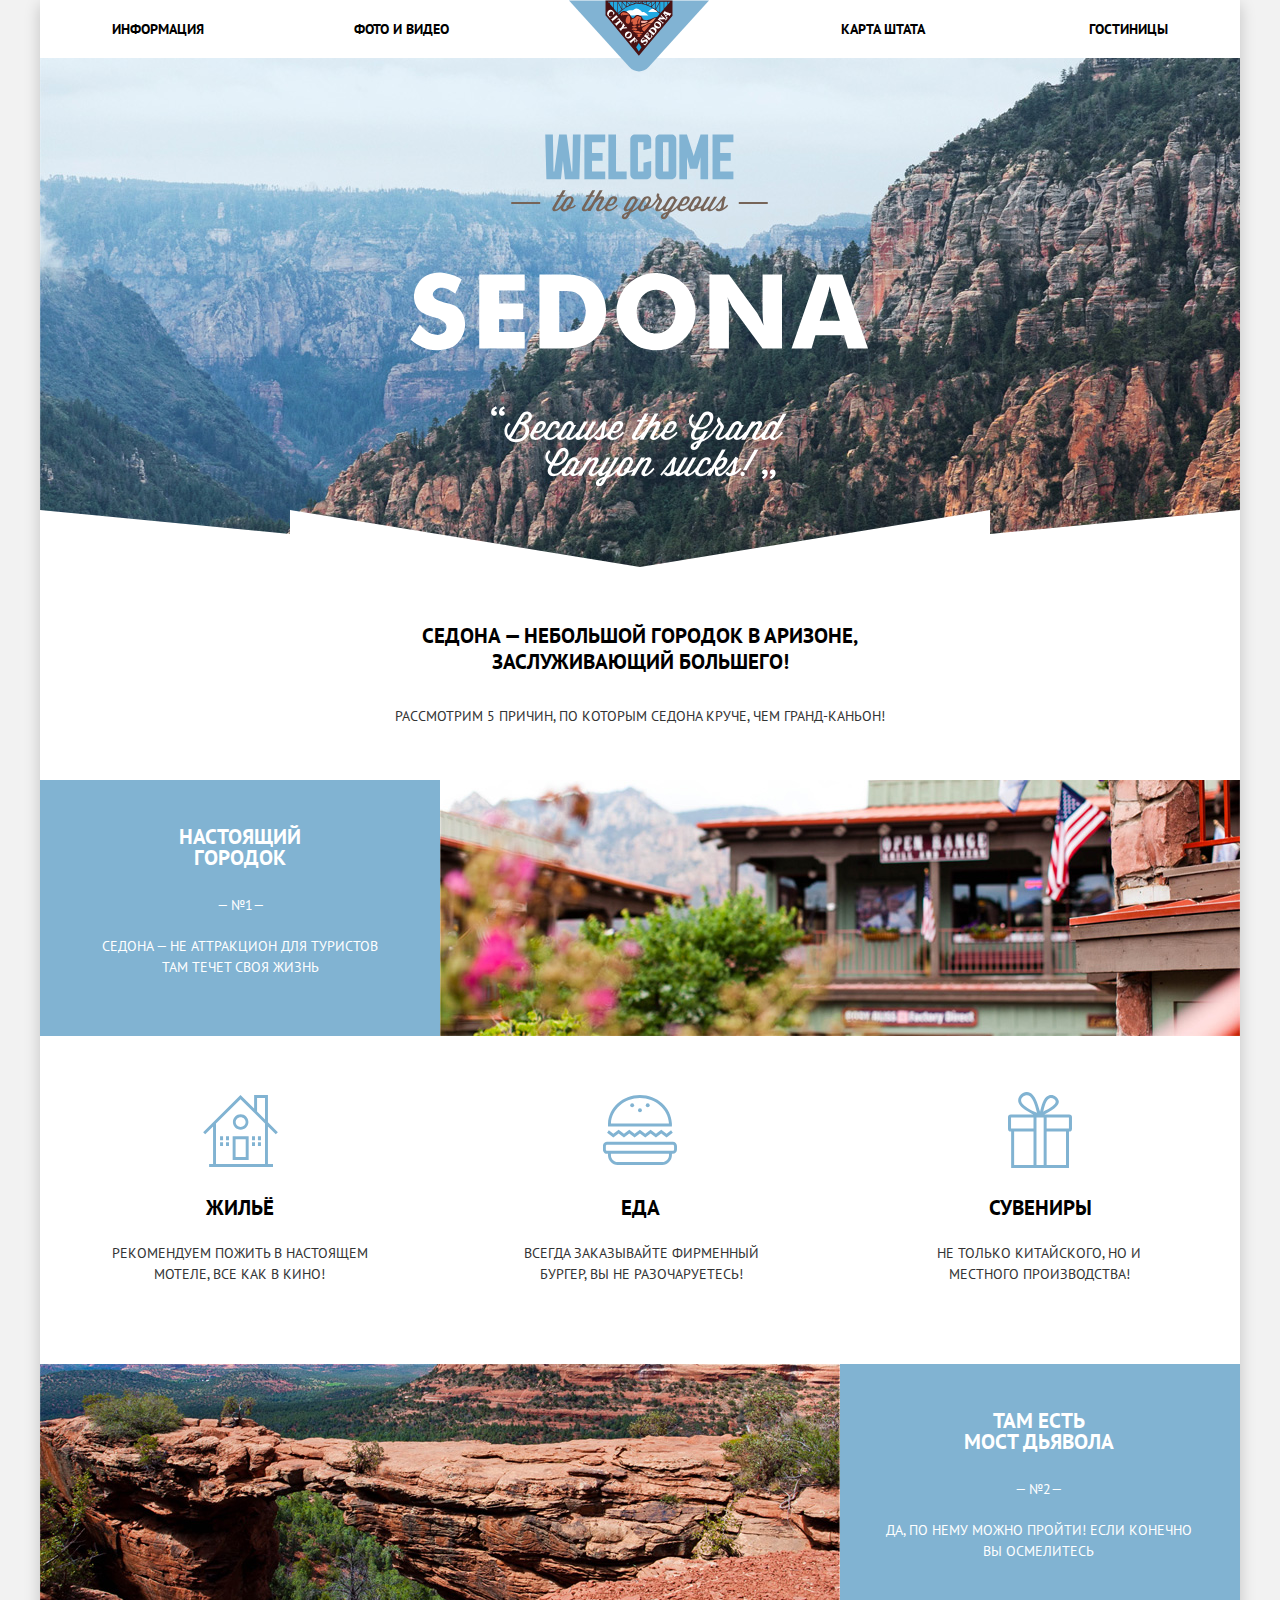
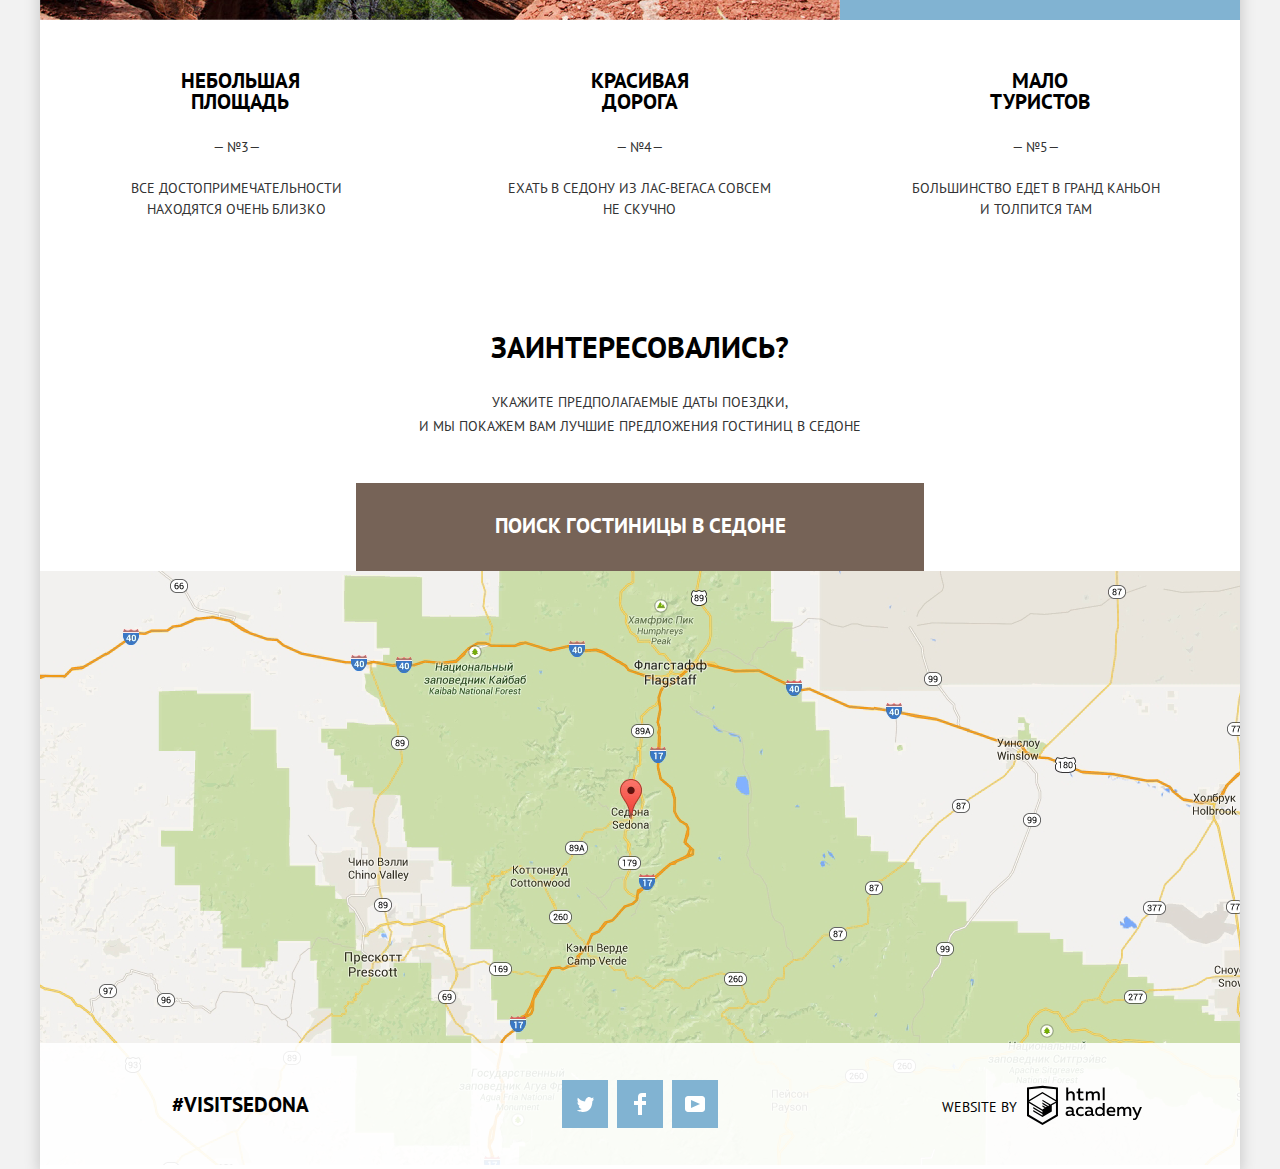
==== index.html @ 0376c81e "убираем недочеты" ====
<!DOCTYPE html>
<html lang="ru">

<head>
  <meta charset="utf-8">
  <title>HTML Academy: Седона</title>
  <link href="css/normalize.css" rel="stylesheet">
  <link href="css/style.css" rel="stylesheet">
  <link href="https://fonts.googleapis.com/css?family=PT+Sans:400,700&display=swap&subset=cyrillic,latin-ext"
    rel="stylesheet">
</head>

<body>
  <header class="header">
    <div class="header-logo">
      <a href="#" class="logo">
        <img src="img/logo-sedona.svg" width="140" height="72" alt="Логотип Седона">
      </a>
    </div>
    <nav>
      <ul class="navigation">
        <li><a href="info.html" class="nav-item">Информация</a></li>
        <li><a href="#" class="nav-item">Фото и видео</a></li>
        <li><a href="#" class="nav-item">Карта штата</a></li>
        <li><a href="catalog.html" class="nav-item">Гостиницы</a></li>
      </ul>
    </nav>
  </header>
  <main class="main-index">

    <section class="backphoto">
      <img src="img/intro-welcome.svg" class="welcome" width="459" height="353" alt="Добро пожаловать в Седону!">

    </section>

    <article class="article-index">

      <h1 class="thesis better">
        Седона &mdash; небольшой городок в Аризоне, заслуживающий большего!
      </h1>
      <p class="features lets-see">
        рассмотрим 5 причин, по которым седона круче, чем Гранд-Каньон!
      </p>

      <ol class="list-features">
        <li class="list-features1">
          <div class="real-town">
            <div class="bluestyle bluestyle1">
              <h2 class="thesis feature-title">НАСТОЯЩИЙ ГОРОДОК</h2>
              <p class="features-blue feature-main">
                СЕДОНА &mdash; НЕ АТТРАКЦИОН ДЛЯ ТУРИСТОВ
                ТАМ ТЕЧЕТ СВОЯ ЖИЗНЬ
              </p>
            </div>
            <img src="img/feature-picture.jpg" width="800" class="real-img" height="256" alt="Настоящий городок">
          </div>
          <ul class="little-goods">
            <li class="home">
              <h3 class="thesis">ЖИЛЬЁ</h3>
              <p class="features">
                РЕКОМЕНДУЕМ ПОЖИТЬ В НАСТОЯЩЕМ
                МОТЕЛЕ, ВСЕ КАК В КИНО!
              </p>
            </li>
            <li class="food">
              <h3 class="thesis">ЕДА</h3>
              <p class="features">
                ВСЕГДА ЗАКАЗЫВАЙТЕ ФИРМЕННЫЙ БУРГЕР,
                ВЫ НЕ РАЗОЧАРУЕТЕСЬ!
              </p>
            </li>
            <li class="suvenirs">
              <h3 class="thesis">СУВЕНИРЫ</h3>
              <p class="features">
                НЕ ТОЛЬКО КИТАЙСКОГО, НО И МЕСТНОГО
                ПРОИЗВОДСТВА!
              </p>
            </li>
          </ul>

        </li>
        <li class="list-features2">
          <img src="img/layer-5.jpg" width="800" height="256" alt="Мост Дьявола" class="img1">
          <div class="bluestyle bluestyle2">
            <h2 class="thesis feature-title">
              ТАМ ЕСТЬ<br>МОСТ ДЬЯВОЛА
            </h2>
            <p class="features-blue feature-main">
              ДА, ПО НЕМУ МОЖНО ПРОЙТИ! ЕСЛИ КОНЕЧНО
              ВЫ ОСМЕЛИТЕСЬ
            </p>
          </div>

        </li>

        <li class="list-features345">
          <h2 class="thesis feature-title">
            НЕБОЛЬШАЯ ПЛОЩАДЬ
          </h2>
          <p class="features feature-main">
            ВСЕ ДОСТОПРИМЕЧАТЕЛЬНОСТИ НАХОДЯТСЯ ОЧЕНЬ БЛИЗКО
          </p>
        </li>
        <li class="list-features345">
          <h2 class="thesis feature-title">
            КРАСИВАЯ ДОРОГА
          </h2>
          <p class="features feature-main">
            ЕХАТЬ В СЕДОНУ ИЗ ЛАС-ВЕГАСА СОВСЕМ НЕ СКУЧНО
          </p>
        </li>
        <li class="list-features345">
          <h2 class="thesis feature-title">
            МАЛO ТУРИСТОВ
          </h2>
          <p class="features feature-main">
            БОЛЬШИНСТВО ЕДЕТ В ГРАНД КАНЬОН И ТОЛПИТСЯ ТАМ
          </p>
        </li>

      </ol>
    </article>
    <section class="interest-section">
      <p class="intrest">ЗАИНТЕРЕСОВАЛИСЬ?</p>
      <p class="features">
        УКАЖИТЕ ПРЕДПОЛАГАЕМЫЕ ДАТЫ ПОЕЗДКИ,
        <br>
        И МЫ ПОКАЖЕМ ВАМ ЛУЧШИЕ ПРЕДЛОЖЕНИЯ ГОСТИНИЦ В СЕДОНЕ
      </p>
    </section>
    <div class="find-hotel-sedona">
      <button type="button" class="find-title">ПОИСК ГОСТИНИЦЫ В СЕДОНЕ</button>
      <div class="form-box">
        <form action="https://echo.htmlacademy.ru" method="post" class="find-hotel js-not">
          <div class="find-hotel-form">
            <p class="hotel-form-item">
              <label for="datein" class="date">ДАТА ЗАЕЗДА:</label>

              <input type="text" id="datein" name="comming" placeholder="24 АПРЕЛЯ 2017" required
                class="field field-date fll">
              <button type="button" class="calender"><svg xmlns="http://www.w3.org/2000/svg" width="21" height="22"
                  viewBox="0 0 21 22">
                  <path
                    d="M19.251 2.025h-2.845V.648c0-.381-.294-.689-.656-.689-.363 0-.656.308-.656.689v1.377h-3.938V.648c0-.381-.294-.689-.655-.689-.363 0-.657.308-.657.689v1.377H5.906V.648c0-.381-.294-.689-.656-.689-.363 0-.657.308-.657.689v1.377H1.75C.784 2.025 0 2.847 0 3.862v16.302C0 21.179.784 22 1.75 22h17.501c.966 0 1.749-.821 1.749-1.836V3.862c0-1.015-.783-1.837-1.749-1.837zm.437 18.139a.448.448 0 0 1-.437.459H1.75a.45.45 0 0 1-.438-.459V3.862a.45.45 0 0 1 .438-.459h2.844v1.378c0 .381.294.689.657.689.362 0 .656-.308.656-.689V3.403h3.938v1.378c0 .381.294.689.657.689.361 0 .655-.308.655-.689V3.403h3.938v1.378c0 .381.293.689.656.689.362 0 .656-.308.656-.689V3.403h2.845c.241 0 .437.206.437.459v16.302z" />
                  <path
                    d="M4.594 8.225h2.625v2.066H4.594zM4.594 11.668h2.625v2.067H4.594zM4.594 15.112h2.625v2.066H4.594zM9.188 15.112h2.625v2.066H9.188zM9.188 11.668h2.625v2.067H9.188zM9.188 8.225h2.625v2.066H9.188zM13.781 15.112h2.625v2.066h-2.625zM13.781 11.668h2.625v2.067h-2.625zM13.781 8.225h2.625v2.066h-2.625z" />
                </svg></button>

            </p>
            <p class="hotel-form-item">
              <label for="dateon" class="date">ДАТА ВЫЕЗДА:</label>

              <input type="text" id="dateon" name="departure" placeholder="4 ИЮЛЯ 2017" required
                class="field field-date fill">
              <button type="button" class="calender"><svg xmlns="http://www.w3.org/2000/svg" width="21" height="22"
                  viewBox="0 0 21 22">
                  <path
                    d="M19.251 2.025h-2.845V.648c0-.381-.294-.689-.656-.689-.363 0-.656.308-.656.689v1.377h-3.938V.648c0-.381-.294-.689-.655-.689-.363 0-.657.308-.657.689v1.377H5.906V.648c0-.381-.294-.689-.656-.689-.363 0-.657.308-.657.689v1.377H1.75C.784 2.025 0 2.847 0 3.862v16.302C0 21.179.784 22 1.75 22h17.501c.966 0 1.749-.821 1.749-1.836V3.862c0-1.015-.783-1.837-1.749-1.837zm.437 18.139a.448.448 0 0 1-.437.459H1.75a.45.45 0 0 1-.438-.459V3.862a.45.45 0 0 1 .438-.459h2.844v1.378c0 .381.294.689.657.689.362 0 .656-.308.656-.689V3.403h3.938v1.378c0 .381.294.689.657.689.361 0 .655-.308.655-.689V3.403h3.938v1.378c0 .381.293.689.656.689.362 0 .656-.308.656-.689V3.403h2.845c.241 0 .437.206.437.459v16.302z" />
                  <path
                    d="M4.594 8.225h2.625v2.066H4.594zM4.594 11.668h2.625v2.067H4.594zM4.594 15.112h2.625v2.066H4.594zM9.188 15.112h2.625v2.066H9.188zM9.188 11.668h2.625v2.067H9.188zM9.188 8.225h2.625v2.066H9.188zM13.781 15.112h2.625v2.066h-2.625zM13.781 11.668h2.625v2.067h-2.625zM13.781 8.225h2.625v2.066h-2.625z" />
                </svg></button>
            </p>
            <p class="hotel-form-item">
              <label for="grounup" class="grounup"> ВЗРОСЛЫЕ:</label>
              <button type="button" class="minus"><span class="visually-hidden">Меньше</span>—</button>
              <input type="text" id="grounup" name="grounup" placeholder="2" required class="field field-max-min fill">
              <button type="button" class="plus"><span class="visually-hidden">Больше</span>+</button>
              <label for="child" class="child">ДЕТИ:</label>
              <button type="button" class="minus"><span class="visually-hidden">Меньше</span>—</button>
              <input id="child" type="text" name="child" placeholder="0" required class="field field-max-min fill">
              <button type="button" class="plus"><span class="visually-hidden">Меньше</span>+</button>
            </p>
            <button type="submit" class="find">НАЙТИ</button>
          </div>
        </form>
      </div>
    </div>
    <section class="img-map">
      <img src="img/map.png" width="1200" height="594" alt="Седона">
      <iframe class="iframe"
        src="https://www.google.com/maps/embed?pb=!1m18!1m12!1m3!1d702706.6898964214!2d-112.79749559004198!3d35.09892684529638!2m3!1f0!2f0!3f0!3m2!1i1024!2i768!4f13.1!3m3!1m2!1s0x0%3A0x0!2zMzTCsDUyJzA5LjgiTiAxMTHCsDQ1JzQxLjQiVw!5e0!3m2!1sru!2sru!4v1570204712510!5m2!1sru!2sru"
        width="1200" height="594" style="border:0;" allowfullscreen=""></iframe>
    </section>
  </main>
  <footer class="footer footer-index">
    <p class="thesis visitsedona">#VISITSEDONA</p>
    <ul class="media-items">
      <li class="media-list">
        <a href="#" class="media">
          <span class="visually-hidden">Твиттер</span>
          <svg xmlns="http://www.w3.org/2000/svg" xmlns:xlink="http://www.w3.org/1999/xlink" width="17" height="15"
            viewBox="0 0 17 15">
            <path fill="#FFF"
              d="M10.95.144c1.685-.496 2.984.27 3.577 1.179.673-.231 1.331-.481 2.011-.708a2.345 2.345 0 0 1-.857 1.768c.685.17 1.304-.491 1.304-.491-.169 1-1.006 1.788-1.563 2.024-.231 6.75-3.175 11.217-10.077 11.082h-.446c-.41 0-4.164-.46-4.898-1.887 2.271.196 3.893-.422 4.693-1.177-.96-.3-2.679-.477-2.979-2.95.349.106.564.228 1.19.119C1.705 8.247.374 7.53.448 5.33c.285.328 1.067.536 1.34.472C1.085 5.561-.182 2.442.894.85c1.818 1.854 3.735 3.606 7.152 3.773C8.254 2.33 9.183.793 10.95.144z" />
          </svg>
        </a>
      </li>
      <li class="media-list">
        <a href="#" class="media">
          <span class="visually-hidden">Фейсбук</span>
          <svg xmlns="http://www.w3.org/2000/svg" width="12" height="22" viewBox="0 0 12 22">
            <path fill="#FFF" d="M12 4V0H8a4 4 0 0 0-4 4v4H0v4h4v10h4V12h4V8H8V4h4z" /></svg>
        </a>
      </li>
      <li class="media-list">
        <a href="#" class="media">
          <span class="visually-hidden">Ютуб</span>
          <svg xmlns="http://www.w3.org/2000/svg" xmlns:xlink="http://www.w3.org/1999/xlink" width="20" height="16"
            viewBox="0 0 20 16">
            <path fill="#FFF"
              d="M17 0H3C1.35 0 0 1.35 0 3v10c0 1.65 1.35 3 3 3h14c1.65 0 3-1.35 3-3V3c0-1.65-1.35-3-3-3zM6.027 11.998V4.002L15.014 8l-8.987 3.998z" />
          </svg>
        </a>
      </li>
    </ul>
    <div class="web-html">
      <p class="web-by">
        WEBSITE BY
      </p>
      <a href="https://htmlacademy.ru/intensive/htmlcss" class="logo-a">
        <svg class="logohtml" id="Layer_1" data-name="Layer 1" xmlns="http://www.w3.org/2000/svg"
          viewBox="0 0 108.08 36.85">
          <title>logo-htmlacademy-small1</title>
          <path
            d="M44.61,26.88a2,2,0,0,0,.55-0.1v1.33a3.25,3.25,0,0,1-1.18.21,1.67,1.67,0,0,1-1.67-1,4.84,4.84,0,0,1-3.14,1.08c-1.51,0-2.91-.83-2.91-2.55,0-2.13,2-2.79,3.71-2.79a11.08,11.08,0,0,1,2.17.25v-0.3c0-1-.76-1.77-2.19-1.77a7.42,7.42,0,0,0-3,.64v-1.7a10.21,10.21,0,0,1,3.19-.55c2.36,0,3.81,1.12,3.81,3.65v3a0.54,0.54,0,0,0,.49.59h0.17Zm-6.44-1.13A1.35,1.35,0,0,0,39.63,27h0.11a3.39,3.39,0,0,0,2.41-1V24.58a9.72,9.72,0,0,0-1.81-.21c-1,0-2.16.33-2.16,1.38h0Zm12.36-6.11a5,5,0,0,1,2.57.64V22a4.08,4.08,0,0,0-2.3-.7,2.75,2.75,0,1,0,0,5.49,5,5,0,0,0,2.43-.64v1.71a6.27,6.27,0,0,1-2.76.57A4.21,4.21,0,0,1,46,24.51q0-.21,0-0.41a4.32,4.32,0,0,1,4.18-4.46h0.38Zm12.17,7.24a2,2,0,0,0,.55-0.1v1.33a3.25,3.25,0,0,1-1.18.21,1.67,1.67,0,0,1-1.67-1,4.84,4.84,0,0,1-3.14,1.08c-1.51,0-2.91-.83-2.91-2.55,0-2.13,2-2.79,3.71-2.79a11.08,11.08,0,0,1,2.17.25v-0.3c0-1-.76-1.77-2.19-1.77a7.42,7.42,0,0,0-3,.64v-1.7a10.21,10.21,0,0,1,3.19-.55c2.36,0,3.81,1.12,3.81,3.65v3a0.54,0.54,0,0,0,.49.59h0.17Zm-6.44-1.13A1.35,1.35,0,0,0,57.73,27h0.11a3.39,3.39,0,0,0,2.41-1V24.58a9.72,9.72,0,0,0-1.81-.21c-1.06,0-2.16.33-2.16,1.38h0ZM73,16V28.2H71.35V26.88a3.88,3.88,0,0,1-3.19,1.54,4.4,4.4,0,0,1,0-8.78,3.81,3.81,0,0,1,3,1.3V16H73Zm-4.53,5.22a2.76,2.76,0,1,0,0,5.52A2.86,2.86,0,0,0,71.15,25V23A2.91,2.91,0,0,0,68.49,21.27ZM79,19.64c3.31,0,4.46,2.68,3.92,5.09H76.7c0.21,1.5,1.67,2.11,3.19,2.11a6.11,6.11,0,0,0,2.64-.59v1.6a7.14,7.14,0,0,1-3,.57C77,28.42,74.78,27,74.78,24a4.18,4.18,0,0,1,4-4.39H79Zm0.09,1.54a2.28,2.28,0,0,0-2.44,2.1v0.06H81.3A2,2,0,0,0,79.13,21.18Zm5.73,7V19.87h1.65v1a3.81,3.81,0,0,1,2.78-1.27A2.86,2.86,0,0,1,91.89,21a4.12,4.12,0,0,1,2.91-1.33A3.06,3.06,0,0,1,98,23V28.2h-1.9V23.05a1.59,1.59,0,0,0-1.42-1.75H94.42a2.8,2.8,0,0,0-2.07,1.12V28.2h-1.9V23.05A1.59,1.59,0,0,0,89,21.31H88.8a3,3,0,0,0-2.21,1.29v5.63H84.86Zm21.31-8.33h1.9l-3.91,9.46c-0.9,2.17-2.09,2.86-3.35,2.86a4.76,4.76,0,0,1-1.1-.14V30.46a2.86,2.86,0,0,0,.85.12c0.9,0,1.58-.64,2.07-1.9l0.17-.42-4-8.4h2l2.86,6.29ZM38.73,1.46V6.22a3.81,3.81,0,0,1,2.7-1.14,3.25,3.25,0,0,1,3.44,3.4v5.15H43V8.72a1.81,1.81,0,0,0-1.61-2h-0.3a2.93,2.93,0,0,0-2.32,1.39v5.52h-1.9V1.46h1.9ZM49.94,2.31v3h3V6.91h-3v3.81c0,1.1.5,1.46,1.58,1.46a4.49,4.49,0,0,0,1.69-.33v1.6A6.8,6.8,0,0,1,51,13.8a2.55,2.55,0,0,1-2.86-2.74V6.89H46.58V5.26h1.5V2.74Zm5.4,11.31V5.28H57v1A3.81,3.81,0,0,1,59.77,5a2.86,2.86,0,0,1,2.6,1.33A4.12,4.12,0,0,1,65.28,5,3.06,3.06,0,0,1,68.44,8.4v5.21h-1.9V8.46a1.59,1.59,0,0,0-1.42-1.75H64.89a2.8,2.8,0,0,0-2.07,1.12v5.78h-1.9V8.46A1.59,1.59,0,0,0,59.5,6.71H59.27A3,3,0,0,0,57.06,8v5.63H55.34ZM71.17,1.45H73V13.6H71.17V1.45ZM14.71,0H14.55L0,1.54V28.21l14.55,8.66,14.55-8.66V1.54Zm12.5,27.1L14.55,34.64,1.9,27.12V16.18l12.59,7.5V25L5.86,19.9v1.31l8.68,5.21v1.39L5.87,22.65V24l8.68,5.21,8.75-5.24V18.31L27.2,16V27.12Zm0-12.53-3.48,2-1.6,1L14.51,13v1.31L21,18.23H21l-0.14.09-1,.54-5.37-3.2V17l4.24,2.52-1,.67-3.2-1.9v1.31l2.1,1.24L14.5,22.1,2,14.65,14.51,7.11Zm0-1.32L14.49,5.76,1.91,13.25v-10L14.56,1.92,27.21,3.25v10h0Z"
            transform="translate(0 -0.02)" fill="#231f20" />
        </svg>
      </a>
    </div>
  </footer>

  <script>
    var find = document.querySelector(".find-title");
    var popup = document.querySelector(".find-hotel");
    var inputs = popup.querySelectorAll("input[type=text]");
    var hotel = document.querySelector(".find-hotel-sedona");
    var go = popup.querySelector(".find");



    document.addEventListener("DOMContentLoaded", function () {
      if (typeof (popup) != "underfined" && popup != null) {
        popup.classList.remove("js-not");
      }
    });

    if (typeof (find) != "underfined" && find != null) {
      find.addEventListener("click", function (evt) {
        evt.preventDefault();
        popup.classList.toggle("show-must-go-on");
      });
    }
  </script>
</body>

</html>
---- css/style.css ----
body {
  /*Текст*/
  font-family: "PT Sans", "Arial", sans-serif;
  text-transform: uppercase;
  color: #000000;
  /*Фон*/
  background-color: #ffffff;
  margin-left: 40px;
  margin-right: 40px;
  min-width: 1200px;
  box-shadow: 0 5px 15px 0 rgba(0, 1, 1, 0.2);
}

.navigation {
  /*Текст*/
  text-decoration: none;
  font-size: 14px;
  font-weight: bold;
  line-height: 26px;
  letter-spacing: normal;

  /*Фон*/
  list-style: none;
}

.nav-item {
  line-height: 26px;
  font-family: inherit;
  font-weight: 700;
}

.nav-item-current {
  color: #766357;
  text-decoration: none;
}

.nav-item:not(.nav-item-current) {
  text-decoration: none;
  color: #000000;
}

.nav-item:hover:not(.nav-item-current) {
  color: #81b3d2;
}

.nav-item:active:not(.nav-item-current) {
  color: rgba(0, 0, 0, 0.3);
}

.features {
  /*Текст*/
  font-size: 14px;
  color: #333333;
  text-align: center;
}

.features-blue {
  font-size: 14px;
  color: #ffffff;
  text-align: center;
  line-height: 21px;
}

.thesis {
  /*Текст*/
  font-size: 21px;
  font-weight: bold;
  text-align: center;
  line-height: 21px;
  margin-bottom: 0;
}

.bluestyle {
  /*Текст*/
  color: #ffffff;
  /*Фон*/
  background-color: #81b3d2;
}

.list-features {
  list-style: none;
}

.find-title {
  /*Текст*/
  font-size: 21px;
  font-weight: bold;
  text-decoration: none;
  font-weight: bold;
  color: #ffffff;
  padding-bottom: 33px;
  padding-top: 31px;
  /*Фон*/
  background-color: #766357;
  min-width: 568px;
  border: none;
}

.find-title:hover {
  background-color: #604e43;
}

.find-title:active {
  color: rgba(255, 255, 255, 0.3);
  background-color: #503e33;
}

.find {
  /*Текст*/
  font-size: 21px;
  text-decoration: none;
  font-weight: bold;
  color: #ffffff;
  /*Фон*/
  background-color: #81b3d2;
  transition: all 0.5s linear;
}

.find:hover {
  background-color: #669ec0;
}

.find:active {
  color: rgba(255, 255, 255, 0.3);
  background-color: #5496bd;
}

.find-hotel:not(.find) {
  font-size: 14px;
  font-weight: bold;
}

.intrest {
  font-size: 30px;
  font-weight: bold;
  text-align: center;
  line-height: 36px;
  margin-bottom: 25px;
}

.book {
  display: inline-block;
  min-height: 20px;
  width: 142px;
  font-size: 14px;
  text-decoration: none;
  font-weight: bold;
  background-color: #766357;
  color: #ffffff;
  margin-right: 0;
  text-align: center;
  margin-top: 14px;
  margin-bottom: 30px;
  padding-top: 5px;
}

.book:hover {
  background-color: #604e43;
}

.book:active {
  color: rgba(255, 255, 255, 0.3);
  background-color: #503e33;
}

.detail {
  display: inline-block;
  width: 110px;
  min-height: 20px;
  /*Текст*/
  font-size: 14px;
  text-decoration: none;
  font-weight: bold;
  color: #ffffff;
  text-align: center;
  /*Фон*/
  background-color: #81b3d2;
  padding-top: 5px;
}

.detail:hover {
  background-color: #669ec0;
}

.detail:active {
  color: rgba(255, 255, 255, 0.3);
  background-color: #5496bd;
}

.filters {
  background-color: #604e43;
  background-image: url(../img/filter-background.jpg);
  background-repeat: no-repeat;
  background-position-y: -300px;

  font-size: 16px;
  font-weight: bold;
  color: #ffffff;
}

.filters button {
  font-size: 16px;
  font-weight: bold;
  color: #ffffff;
}

.name-hotel {
  font-size: 21px;
  font-weight: bold;
  color: #000000;
  text-decoration: none;
  text-align: left;
}

.name-hotel:hover {
  color: #81b3d2;
}

.name-hotel:active {
  color: rgba(0, 0, 0, 0.3);
}

.we-find {
  font-size: 21px;
  font-weight: bold;
  color: #000000;
  margin-top: 33px;
  margin-right: 54px;
}

.sort {
  list-style: none;
}

.sort-title {
  font-size: 12px;
}

.sort a {
  font-size: 12px;
  color: rgba(0, 0, 0, 0.3);
  text-decoration: none;
  border-bottom: dotted;
  border-width: 1px;
}

.sort a:visited {
  border-bottom: none;
  color: #81b3d2;
}

.sort a:hover {
  color: #81b3d2;
}

.sort a:active {
  border-bottom: none;
  color: #000000;
}

.star1::after {
  position: absolute;
  content: "";
  width: 82px;
  height: 19px;
  background-image: url("../img/star.svg");
  background-size: 21px 19px;
  background-repeat: repeat-x;
  bottom: 75px;
  left: 25px;
}

.star2::after {
  position: absolute;
  content: "";
  width: 62px;
  height: 19px;
  background-image: url("../img/star.svg");
  background-size: 21px 19px;
  background-repeat: repeat-x;
  bottom: 75px;
  right: 1px;
}

.star3::after {
  position: absolute;
  content: "";
  width: 41px;
  height: 19px;
  background-image: url("../img/star.svg");
  background-size: 21px 19px;
  background-repeat: repeat-x;
  bottom: 75px;
  right: 1px;
}

.choice-hotel {
  list-style: none;
}

.little-goods {
  list-style: none;
  background-color: #ffffff;
  color: #333333;
  font-size: 12px;
}

.little-goods h3 {
  font-size: 21px;
  font-weight: bold;
  color: #000000;
}

.field:hover {
  background-color: #ebebeb;
}

.field:focus {
  background-color: #ffffff;
}

.list-features {
  counter-reset: heading;
}

.feature-main::before {
  counter-increment: heading;
  content: "— №" counter(heading) "—";
  display: block;
  margin-bottom: 20px;
  margin-top: 13px;
}

html {
  background-color: #f2f2f2;
}

body {
  width: 1200px;
  margin-left: auto;
  margin-right: auto;
}

.header {
  min-width: 1200px;
  margin: 0;
  padding: 0;
}

.navigation {
  display: flex;
  padding: 0;
  margin: 0;
  justify-content: center;
}
.head-navigavion {
  padding: 0;
  margin: 0;
}

.navigation {
  margin-left: 72px;
  margin-right: 72px;
}
.navigation li {
  width: 239px;
  padding-top: 16px;
  padding-bottom: 16px;
}

.navigation li:first-child {
  text-align: left;
}

.navigation li:nth-child(2) {
  margin-right: 98px;
  text-align: left;
  margin-left: 5px;
}

.navigation li:nth-child(3) {
  text-align: right;
  margin-right: 6px;
}

.navigation li:last-child {
  text-align: right;
}

.welcome {
  margin-top: 76px;
  margin-left: 370px;
  margin-right: 370px;
  margin-bottom: 62px;
}
.backphoto {
  position: relative;
  width: 1200px;
  background-color: #4e768f;
  background-image: url(../img/background-photo.jpg);
  background-position-y: -86px;
  z-index: 1;
  min-height: 509px;
}

.list-features {
  display: flex;
  flex-wrap: wrap;
  margin: 0;
  padding: 0;
}

.list-features1 div:first-child {
  display: flex;
}

.little-goods {
  width: 1200px;
  display: flex;
  margin: 0;
  padding: 0;
  margin-top: 56px;
  margin-bottom: 65px;
}
.little-goods li {
  width: 400px;
  box-sizing: border-box;
  margin: 0;
  padding: 0;
  display: flex;
  flex-direction: column;
  align-items: center;
}

.bluestyle {
  display: flex;
  flex-direction: column;
}
.list-features2 {
  display: flex;
}

.footer {
  display: flex;
  width: 1200px;
  padding: 0;
  align-items: baseline;
  align-content: center;
  padding-top: 10px;
  padding-bottom: 25px;
}

.filters {
  display: flex;
  width: 1200px;
  align-items: flex-start;
}

.filters fieldset {
  margin-top: 22px;
  border: none;
}

.filters fieldset:nth-child(2) {
  margin-right: 244px;
}

.filters fieldset:first-child {
  margin-left: 74px;
  margin-right: 93px;
}

.sort-find {
  display: flex;
  align-items: baseline;
  margin-left: 72px;
  margin-bottom: 17px;
}

.sort {
  display: flex;
  align-items: baseline;
}

.sort li:nth-child(2) {
  margin-right: 33px;
  margin-left: 33px;
}

.choice-hotel {
  min-width: 1200px;
  padding: 0;
  margin: 0;
}

.filters {
  padding: 0;
  margin: 0;
}

.hotel-detail {
  display: flex;
  flex-direction: column;
  margin-top: 25px;
  margin-right: 522px;
}

.visually-hidden {
  position: absolute;
  width: 1px;
  height: 1px;
  margin: -1px;
  border: 0;
  padding: 0;
  clip: rect(0 0 0 0);
  overflow: hidden;
}

.hotel {
  display: flex;
  width: 1200px;
  margin: 0;
  padding: 0;
  border-top: #f2f2f2 solid 1px;
}
.hotel:last-child {
  border-bottom: #f2f2f2 solid 1px;
}
.hotel-img {
  margin-left: 72px;
  margin-top: 32px;
  margin-bottom: 30px;
  margin-right: 30px;
}

.head-name-hotel {
  margin: 0;
  margin-bottom: 10px;
}

.stars {
  background-color: #f2f2f2;
  width: 110px;
  height: 20px;
  padding-top: 5px;
  position: relative;
  align-self: flex-end;
  margin-bottom: 28px;
}

.media-items {
  display: flex;
  flex-wrap: wrap;
  justify-content: center;
  width: 400px;
  list-style: none;
  padding: 0;
}

.media-items .media-list:nth-child(2n) {
  margin-left: 9px;
  margin-right: 9px;
}
.media {
  display: flex;
  align-items: center;
  justify-content: center;
  width: 46px;
  height: 48px;
  background-color: #81b3d2;
}

.media:hover {
  background-color: #669ec0;
}

.media:active {
  color: rgba(255, 255, 255, 0.3);
  background-color: #5496bd;
}

.media:active svg {
  opacity: 0.5;
}

.header-logo {
  position: relative;
  margin: 0;
  padding: 0;
  z-index: 2;
}

.logo {
  position: absolute;
  z-index: 2;

  left: 529px;
}
.article-index {
  margin: 0;
  padding: 0;
}

.main-index {
  margin: 0;
  padding: 0;
}
.better {
  font-family: inherit;
  line-height: 1.24;
  margin-bottom: 28px;
  margin-top: 56px;
  padding-right: 380px;
  padding-left: 380px;
}

.lets-see {
  margin-bottom: 51px;
  line-height: 1.86;
}

.list-features345 {
  width: 400px;
  margin-top: 32px;
}

.find-hotel-form {
  display: flex;
  border: none;
  flex-wrap: wrap;
  justify-content: center;
}

.field-date {
  /*Инпут дата заезда-выезда, форма, главная*/
  padding-left: 12px;
  margin-left: 21px;
  padding-top: 12px;
  padding-bottom: 10px;
  width: 335px;
}

.calender {
  /*Кнопка-календарь, дата выездa-заезда, форма, главная*/
  position: relative;
  right: 40px;
}

.hotel-form-item {
  display: flex;
  border: none;
}

.find-hotel-sedona {
  position: relative;
  margin-left: auto;
  margin-right: auto;
  width: 568px;
  padding: 0;
  border: none;
  z-index: 2;
}

.find-hotel {
  position: absolute;
  background-color: #ffffff;
  border: none;
  box-shadow: 0 7px 15px 0 rgba(0, 1, 1, 0.15);
  width: 568px;
  display: none;
  transform: translateY(-100%);
}

.find-hotel.js-not {
  transform: translateY(0);
  display: block;
}

.find {
  min-width: 458px;
  align-self: center;
  border: none;
  padding-bottom: 22px;
  padding-top: 14px;
  margin-bottom: 40px;
  margin-top: 43px;
}

.hotel-form-item input {
  /*Все инпуты в форме на главной*/
  border: none;
}

.hotel-form-item button {
  /*Все кнопки в форме на главной*/
  border: none;
}

.hotel-form-item:first-child {
  align-self: center;
}

.hotel-form-item:nth-child(2n) {
  align-self: center;
}

.web-by {
  padding: 0;
  text-align: center;
  font-family: inherit;
  line-height: 26px;
  font-size: 14px;
  margin-right: 10px;
}

.visitsedona {
  width: 400px;
}

.price-range-filter {
  color: #ffffff;
  width: 314px;
  margin-top: 31px;
  padding-left: 88px;
}

.price-range-title {
  font-weight: bold;
  font-size: 16px;
  margin-bottom: 9px;
}

.price-control {
  height: 30px;
  border: 2px solid #ffffff;
  border-radius: 2px;
  margin-bottom: 18px;
  font-size: 0;
  position: relative;
}

.price-control::after {
  content: "";
  position: absolute;
  background-color: #ffffff;
  width: 2px;
  height: 22px;
  top: 50%;
  left: 50%;
  transform: translate(-50%, -50%);
}

.price-control label {
  display: inline-block;
  cursor: pointer;
  font-size: 14px;
  line-height: 21px;
  vertical-align: top;
}

.price-control .price-min {
  width: 90px;
  padding-left: 65px;
  padding-top: 3px;
}

.price-control .price-max {
  width: 90px;
  padding-left: 55px;
  padding-top: 3px;
}

.price-control input {
  margin: 0;
  width: 50px;
  background: none;
  border: none;
  font: inherit;
  color: #ffffff;
}

.range-control {
  position: relative;
}

.range-control .scale {
  height: 2px;
  background: rgba(255, 255, 255, 0.3);
}

.range-control .rod {
  background: #ffffff;
  width: 250px;
  height: 2px;
}

.range-scroll {
  border: none;
  background: none;
  width: 20px;
  height: 20px;
  position: absolute;
  top: -9px;
  transition: all 0.5s ease;
}

.range-scroll:hover {
  transform: scale(1.1);
}

.scroll-min {
  left: -10px;
}

.scroll-max {
  left: 245px;
}

.show-me {
  display: block;
  margin-top: 34px;
  margin-left: 85px;
  padding: 6px 29px;
  background: transparent;
  border: 2px solid #ffffff;
  border-radius: 2px;
  transition: all 0.5s ease;
}

.show-me:hover {
  background-color: #ffffff;
  color: #000000;
}
.logohtml path {
  fill: inherit;
  stroke: inherit;
  stroke-width: inherit;
}
.logohtml {
  width: 115px;
  height: 41px;
  transition: all 0.5s ease;
  margin-top: 5px;
}

.logohtml:hover {
  fill: #81b3d2;
}

.logohtml:active {
  fill: #bdbbbc;
}

.calender {
  background: transparent;
  fill: #cacaca;
}

.calender:hover {
  fill: #000000;
}

.calender:active {
  fill: #81b3d2;
}

.find-hotel input {
  background-color: #f2f2f2;
}

.find-hotel input::-moz-placeholder {
  font-weight: bold;
  font-size: 14px;
  color: #000000;
  text-align: left;
  opacity: 1;
  font-family: inherit;
}

.find-hotel input::-ms-input-placeholder {
  font-weight: bold;
  font-size: 14px;
  color: #000000;
  text-align: left;
  opacity: 1;
  font-family: inherit;
}

/*.find-hotel input::-webkit-input-placeholder {
  font-weight: bold;
  font-size: 14px;
  color: #000000;
  text-align: left;
  opacity: 1;
  font-family: inherit;
}

.find-hotel input:-ms-input-placeholder {
  font-weight: bold;
  font-size: 14px;
  color: #000000;
  text-align: left;
  opacity: 1;
  font-family: inherit;
}*/

.find-hotel input::placeholder {
  font-weight: bold;
  font-size: 14px;
  color: #000000;
  text-align: left;
  opacity: 1;
  font-family: inherit;
}

.date {
  /*Дата заезда-выезда, форма , главная*/
  padding-top: 14px;
  margin-left: 40px;
}

.grounup {
  margin-right: 41px;
  padding-top: 12px;
}

.child {
  margin-right: 27px;
  margin-left: 60px;
  padding-top: 12px;
}

.field-max-min {
  width: 22px;
}

.plus {
  background: #f2f2f2;
  min-width: 38px;
  font-weight: bold;
  color: #cacaca;
  font-size: 20px;
}

.plus:hover {
  color: #000000;
}

.plus:active {
  color: #81b3d2;
}
.minus {
  background: #f2f2f2;
  min-width: 38px;
  font-weight: bold;
  color: #cacaca;
  font-size: 20px;
}

.minus:hover {
  color: #000000;
}

.minus:active {
  color: #81b3d2;
}

.hotel-form-item:first-child {
  margin-top: 48px;
}

.footer-index {
  position: relative;
  margin-top: -125px;
  background-color: rgba(255, 255, 255, 0.9);
  z-index: 2;
  padding-top: 21px;
}

.up-down {
  margin-left: 499px;
}

.tir path {
  fill: inherit;
  stroke: inherit;
  stroke-width: inherit;
}

.tir {
  fill: #cacaca;
}

.tir:hover {
  fill: #000000;
}

.tir:active {
  fill: #81b3d2;
}

.hotel-price {
  display: flex;
}

.backphoto::after {
  position: absolute;
  content: "";
  width: 1200px;
  height: 59px;
  background-image: url("../img/intro-mask.svg");
  background-size: 1200px 59px;
  background-repeat: no-repeat;
  bottom: -2px;
  left: 0;
}

.filter-checkbox {
  display: none;
}

.label-checkbox::before {
  content: "";
  display: inline-block;
  position: relative;
  width: 27px;
  height: 27px;
  background-image: url("../img/checkbox-off.svg");
  background-repeat: no-repeat;
  right: 16px;
  bottom: -10px;
}

.filter-checkbox:checked + .label-checkbox::before {
  background-image: url("../img/checkbox-on.svg");
}

.filter-checkbox:disabled + .label-checkbox::before {
  background-image: url("../img/checkbox-offdis.svg");
}

.filter-checkbox:checked:disabled + .label-checkbox::before {
  background-image: url("../img/checkbox-ondis.svg");
}

.bluestyle1 {
  padding-top: 28px;
  padding-bottom: 40px;
  padding-left: 60px;
  padding-right: 60px;
}

.bluestyle1 h2 {
  padding: 0px 50px;
}

.bluestyle2 {
  padding-top: 28px;
  padding-bottom: 40px;
  padding-left: 40px;
  padding-right: 43px;
}

@-webkit-keyframes go-go {
  to {
    transform: translateY(0);
  }
}

@-ms-keyframes go-go {
  to {
    transform: translateY(0);
  }
}

@keyframes go-go {
  to {
    transform: translateY(0);
  }
}

.show-must-go-on {
  display: block;
  animation-name: go-go;
  animation-duration: 2s;
  animation-fill-mode: both;
}

.img-map {
  padding: 0;
  margin: 0;
  position: relative;
  z-index: 1;
}

.iframe {
  position: absolute;
  left: 0;
  top: 0;
}

.form-box {
  width: 568px;
  min-height: 395px;
  position: absolute;
  overflow: hidden;
}

/*.home img {
  margin-top: 3px;
}

.food img {
  margin-top: 3px;
}*/

.suvenirs h3 {
  margin-top: 29px;
  margin-bottom: 11px;
}

.home h3 {
  margin-top: 30px;
  margin-bottom: 11px;
}

.food h3 {
  margin-top: 32px;
  margin-bottom: 11px;
}

.home p {
  max-width: calc(100% - 130px);
  padding-left: 65px;
  padding-right: 66px;
  line-height: 21px;
}

.food p {
  max-width: calc(100% - 130px);
  padding-left: 52px;
  padding-right: 50px;
  line-height: 21px;
}

.suvenirs p {
  max-width: calc(100% - 130px);
  padding-left: 61px;
  padding-right: 63px;
  line-height: 21px;
}

.list-features345 h2 {
  margin-bottom: 25px;
}

.list-features345 p {
  line-height: 21px;
}

.interest-section {
  margin-top: 95px;
}

.interest-section .features {
  /*"Укажите предполагаемые...." главная*/
  line-height: 24px;
  margin: 0;
  margin-bottom: 45px;
}

.field-max-min {
  padding-left: 12px;
  padding-top: 12px;
  padding-bottom: 10px;
  margin-right: 1px;
}

.web-html {
  display: -webkit-box;
  display: -ms-flexbox;
  display: flex;
  margin-left: 102px;
}

.home::before {
  /*Домик*/
  content: "";
  width: 75px;
  height: 72px;
  background-image: url("../img/icon-1.svg");
  margin-top: 3px;
}

.food::before {
  /*Бургер*/
  content: "";
  width: 74px;
  height: 70px;
  background-image: url("../img/icon-3.svg");
  margin-top: 3px;
}

.suvenirs::before {
  /*Подарок*/
  content: "";
  width: 64px;
  height: 76px;
  background-image: url("../img/icon-2.svg");
}

.list-features345:nth-child(1n) p {
  padding-left: 90px;
  padding-right: 97px;
}

.list-features345:nth-child(2n) p {
  padding-left: 65px;
  padding-right: 66px;
}

.list-features345:last-child p {
  padding-left: 68px;
  padding-right: 77px;
}

.list-features345:nth-child(1n) h2 {
  padding: 0px 90px;
}

.list-features345:nth-child(2n) h2 {
  padding: 0px 120px;
}

.list-features345:last-child h2 {
  padding: 0px 120px;
}

.legend {
  padding-top: 6px;
}

.checkbox {
  margin-top: 8px;
}

.checkbox label {
  font-family: "PT Sans", "Arial", sans-serif;
  font-size: 14px;
  line-height: 21px;
}

.hotel-buttons {
  padding: 0px;
  padding-top: 5px;
}

.hotel-inf {
  display: flex;
  padding: 0;
  margin: 0;
}

.place {
  width: 110px;
  text-align: left;
  margin-right: 6px;
}

.price {
  margin-right: 3px;
  margin-left: 5px;
}

.hotel img {
  margin-top: 27px;
}

.hotel .hotel-detail {
  margin-top: 22px;
}

.footer-catalog {
  margin-top: 10px;
}

.real-town {
  width: 1200px;
}

.real-img {
  width: 800px;
}

.bluestyle1 {
  width: 400px;
  box-sizing: border-box;
}

.bluestyle2 {
  width: 400px;
  box-sizing: border-box;
}

.legend-infr {
  position: relative;
  left: -15px;
}

.legend-live {
  position: relative;
  left: -17px;
}
/*@keyframes no-no {
  0% {
	  box-shadow: 0 0 20px rgba(200, 50, 50, 0.2);
	}
	50% {
	  box-shadow: 0 0 20px rgba(200, 50, 50, 0.9);
	}
	100% {
	  box-shadow: 0 0 20px rgba(200, 50, 50, 0.2);
	}


.error {
  animation-name: no-no;
  animation-duration: 1s;
}
*/
/** {
  border: #000000 solid 1px;
}*/
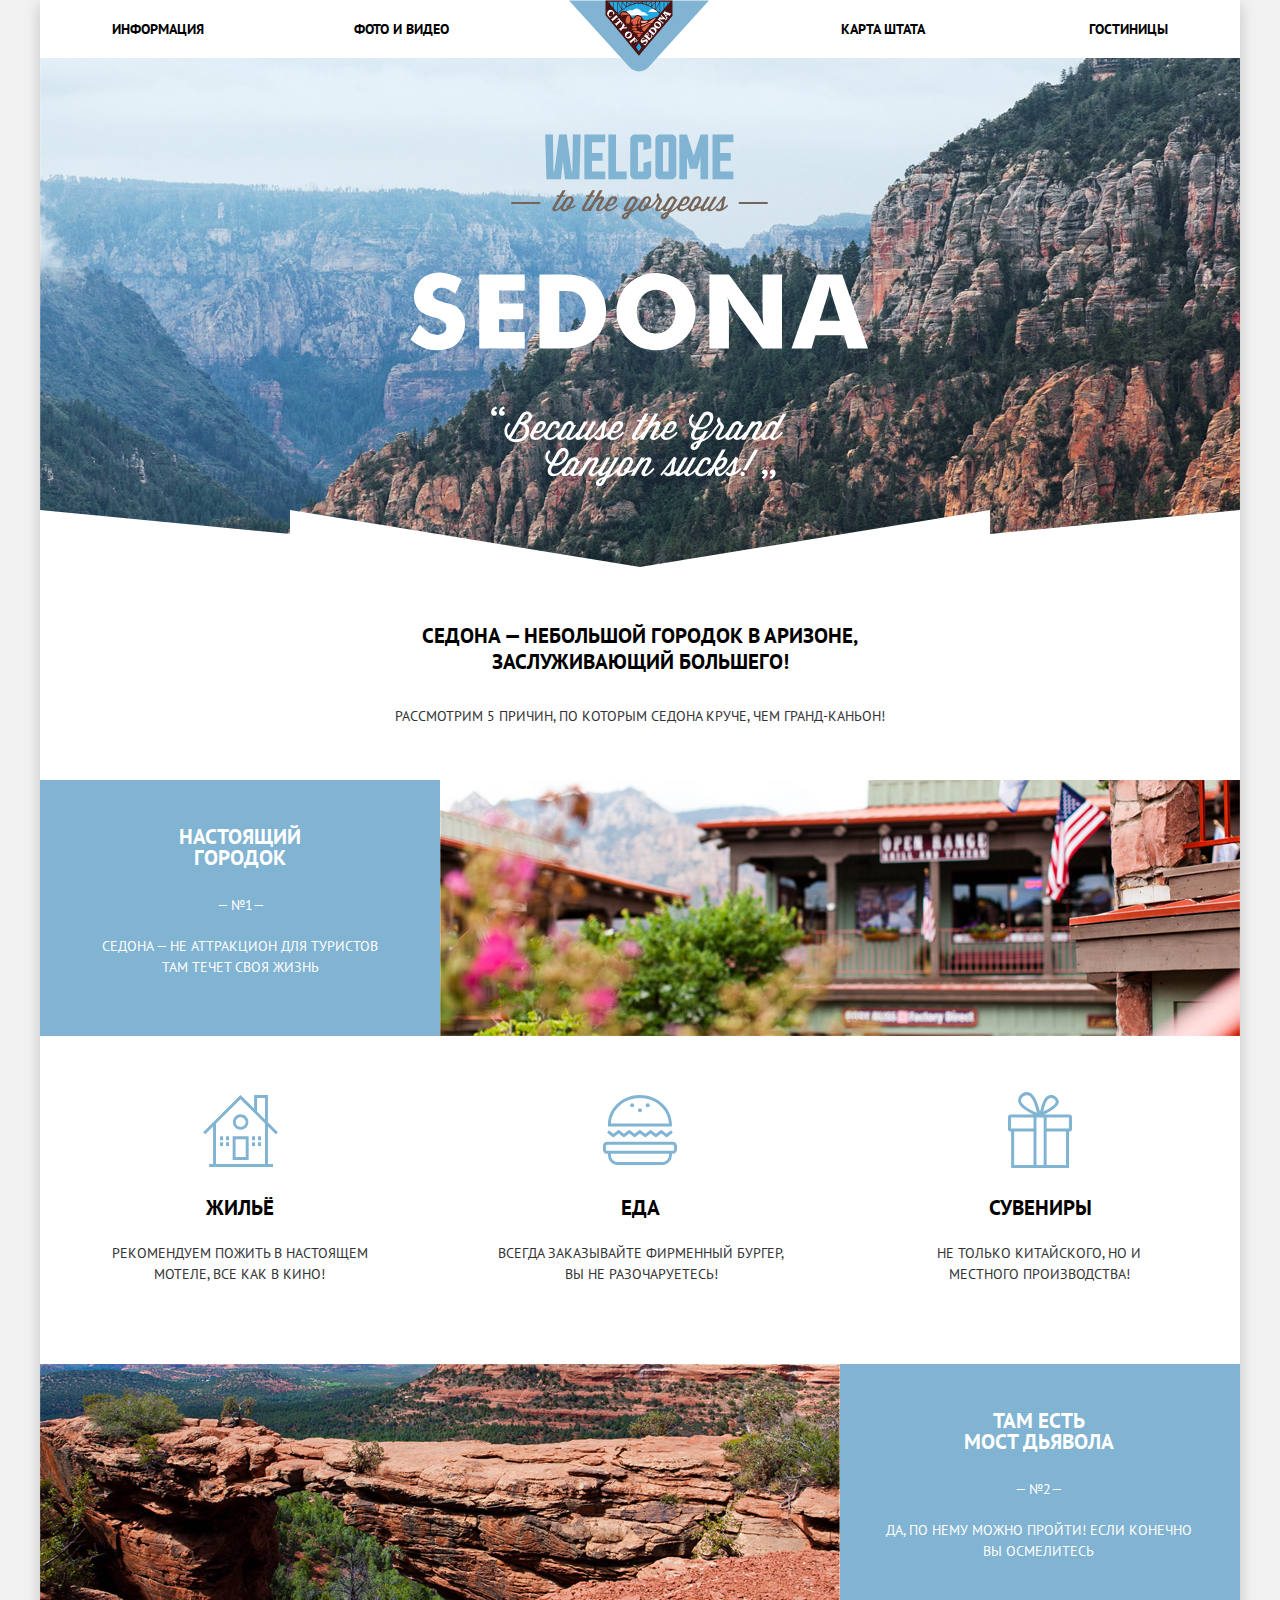
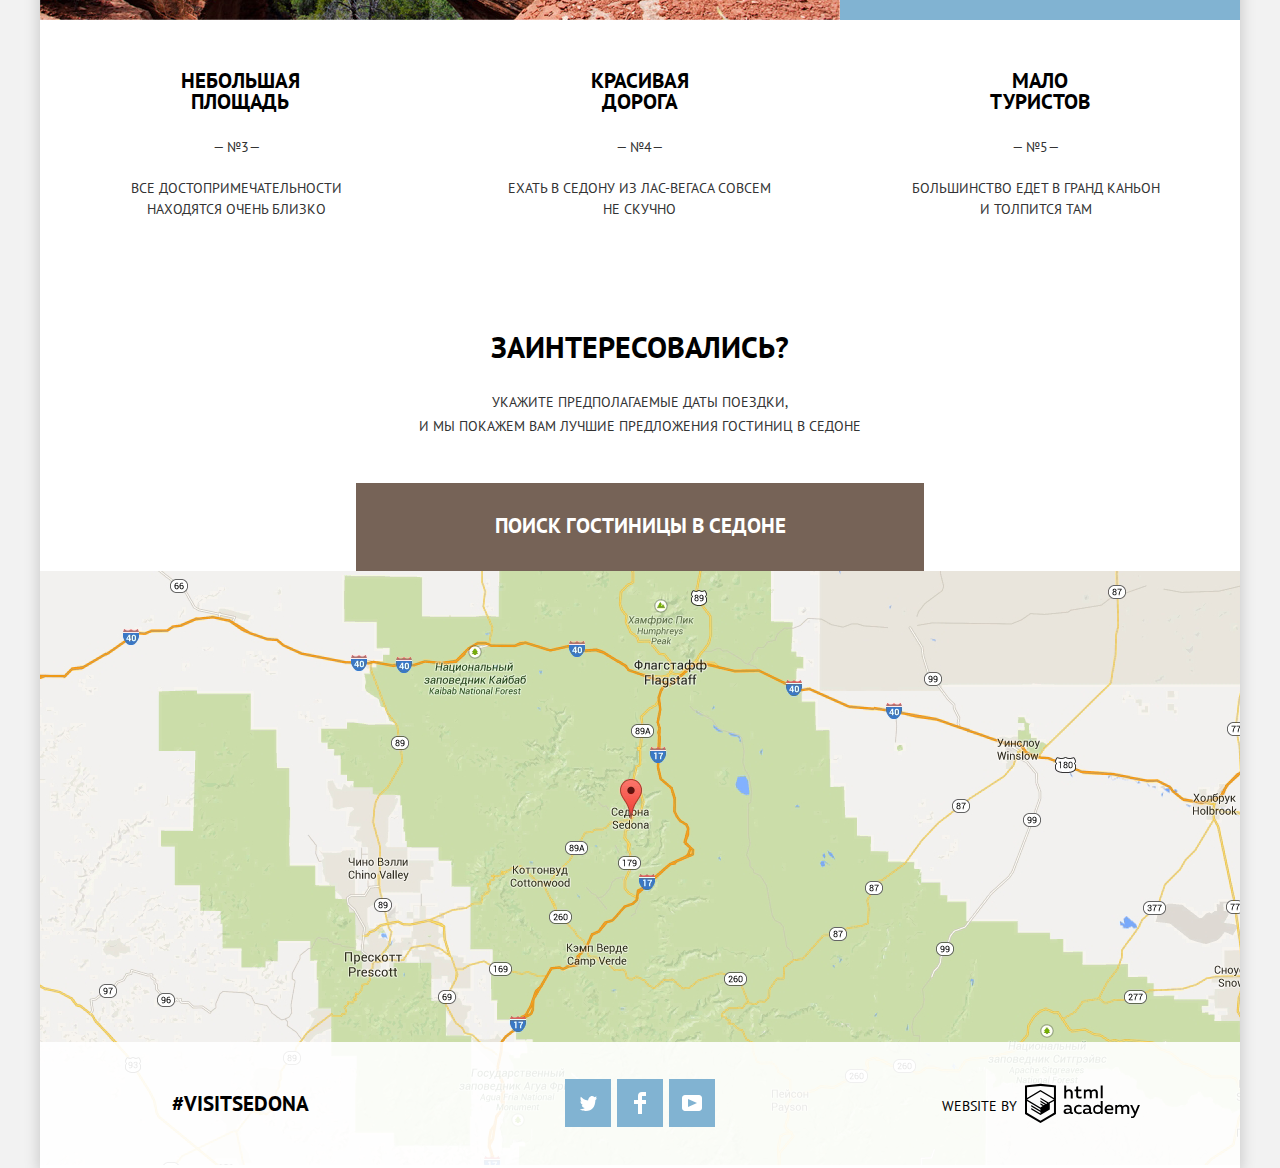
==== commit 189d1cd1: "исправление ошибок" ====
--- a/index.html
+++ b/index.html
@@ -19,29 +19,32 @@
     </div>
     <nav>
       <ul class="navigation">
-        <li><a href="info.html" class="nav-item">Информация</a></li>
-        <li><a href="#" class="nav-item">Фото и видео</a></li>
-        <li><a href="#" class="nav-item">Карта штата</a></li>
-        <li><a href="catalog.html" class="nav-item">Гостиницы</a></li>
+        <li>
+          <a href="info.html" class="nav-item">Информация</a>
+        </li>
+        <li>
+          <a href="#" class="nav-item">Фото и видео</a>
+        </li>
+        <li>
+          <a href="#" class="nav-item">Карта штата</a>
+        </li>
+        <li>
+          <a href="catalog.html" class="nav-item">Гостиницы</a>
+        </li>
       </ul>
     </nav>
   </header>
   <main class="main-index">
-
     <section class="backphoto">
       <img src="img/intro-welcome.svg" class="welcome" width="459" height="353" alt="Добро пожаловать в Седону!">
-
     </section>
-
     <article class="article-index">
-
       <h1 class="thesis better">
         Седона &mdash; небольшой городок в Аризоне, заслуживающий большего!
       </h1>
       <p class="features lets-see">
         рассмотрим 5 причин, по которым седона круче, чем Гранд-Каньон!
       </p>
-
       <ol class="list-features">
         <li class="list-features1">
           <div class="real-town">
@@ -129,27 +132,27 @@
       </p>
     </section>
     <div class="find-hotel-sedona">
-      <button type="button" class="find-title">ПОИСК ГОСТИНИЦЫ В СЕДОНЕ</button>
+      <button type="button" class="find-title">ПОИСК ГОСТИНИЦЫ В СЕДОНЕ
+      </button>
       <div class="form-box">
         <form action="https://echo.htmlacademy.ru" method="post" class="find-hotel js-not">
           <div class="find-hotel-form">
             <p class="hotel-form-item">
               <label for="datein" class="date">ДАТА ЗАЕЗДА:</label>
-
               <input type="text" id="datein" name="comming" placeholder="24 АПРЕЛЯ 2017" required
-                class="field field-date fll">
-              <button type="button" class="calender"><svg xmlns="http://www.w3.org/2000/svg" width="21" height="22"
+                class="field field-date fill">
+              <button type="button" class="calender">
+                <svg xmlns="http://www.w3.org/2000/svg" width="21" height="22"
                   viewBox="0 0 21 22">
                   <path
                     d="M19.251 2.025h-2.845V.648c0-.381-.294-.689-.656-.689-.363 0-.656.308-.656.689v1.377h-3.938V.648c0-.381-.294-.689-.655-.689-.363 0-.657.308-.657.689v1.377H5.906V.648c0-.381-.294-.689-.656-.689-.363 0-.657.308-.657.689v1.377H1.75C.784 2.025 0 2.847 0 3.862v16.302C0 21.179.784 22 1.75 22h17.501c.966 0 1.749-.821 1.749-1.836V3.862c0-1.015-.783-1.837-1.749-1.837zm.437 18.139a.448.448 0 0 1-.437.459H1.75a.45.45 0 0 1-.438-.459V3.862a.45.45 0 0 1 .438-.459h2.844v1.378c0 .381.294.689.657.689.362 0 .656-.308.656-.689V3.403h3.938v1.378c0 .381.294.689.657.689.361 0 .655-.308.655-.689V3.403h3.938v1.378c0 .381.293.689.656.689.362 0 .656-.308.656-.689V3.403h2.845c.241 0 .437.206.437.459v16.302z" />
                   <path
                     d="M4.594 8.225h2.625v2.066H4.594zM4.594 11.668h2.625v2.067H4.594zM4.594 15.112h2.625v2.066H4.594zM9.188 15.112h2.625v2.066H9.188zM9.188 11.668h2.625v2.067H9.188zM9.188 8.225h2.625v2.066H9.188zM13.781 15.112h2.625v2.066h-2.625zM13.781 11.668h2.625v2.067h-2.625zM13.781 8.225h2.625v2.066h-2.625z" />
-                </svg></button>
-
+                </svg>
+              </button>
             </p>
             <p class="hotel-form-item">
               <label for="dateon" class="date">ДАТА ВЫЕЗДА:</label>
-
               <input type="text" id="dateon" name="departure" placeholder="4 ИЮЛЯ 2017" required
                 class="field field-date fill">
               <button type="button" class="calender"><svg xmlns="http://www.w3.org/2000/svg" width="21" height="22"
@@ -158,17 +161,30 @@
                     d="M19.251 2.025h-2.845V.648c0-.381-.294-.689-.656-.689-.363 0-.656.308-.656.689v1.377h-3.938V.648c0-.381-.294-.689-.655-.689-.363 0-.657.308-.657.689v1.377H5.906V.648c0-.381-.294-.689-.656-.689-.363 0-.657.308-.657.689v1.377H1.75C.784 2.025 0 2.847 0 3.862v16.302C0 21.179.784 22 1.75 22h17.501c.966 0 1.749-.821 1.749-1.836V3.862c0-1.015-.783-1.837-1.749-1.837zm.437 18.139a.448.448 0 0 1-.437.459H1.75a.45.45 0 0 1-.438-.459V3.862a.45.45 0 0 1 .438-.459h2.844v1.378c0 .381.294.689.657.689.362 0 .656-.308.656-.689V3.403h3.938v1.378c0 .381.294.689.657.689.361 0 .655-.308.655-.689V3.403h3.938v1.378c0 .381.293.689.656.689.362 0 .656-.308.656-.689V3.403h2.845c.241 0 .437.206.437.459v16.302z" />
                   <path
                     d="M4.594 8.225h2.625v2.066H4.594zM4.594 11.668h2.625v2.067H4.594zM4.594 15.112h2.625v2.066H4.594zM9.188 15.112h2.625v2.066H9.188zM9.188 11.668h2.625v2.067H9.188zM9.188 8.225h2.625v2.066H9.188zM13.781 15.112h2.625v2.066h-2.625zM13.781 11.668h2.625v2.067h-2.625zM13.781 8.225h2.625v2.066h-2.625z" />
-                </svg></button>
+                </svg>
+              </button>
             </p>
             <p class="hotel-form-item">
               <label for="grounup" class="grounup"> ВЗРОСЛЫЕ:</label>
-              <button type="button" class="minus"><span class="visually-hidden">Меньше</span>—</button>
+              <button type="button" class="minus">
+                <span class="visually-hidden">Меньше</span>
+                —
+              </button>
               <input type="text" id="grounup" name="grounup" placeholder="2" required class="field field-max-min fill">
-              <button type="button" class="plus"><span class="visually-hidden">Больше</span>+</button>
+              <button type="button" class="plus">
+                <span class="visually-hidden">Больше</span>
+                +
+              </button>
               <label for="child" class="child">ДЕТИ:</label>
-              <button type="button" class="minus"><span class="visually-hidden">Меньше</span>—</button>
+              <button type="button" class="minus">
+                <span class="visually-hidden">Меньше</span>
+                —
+              </button>
               <input id="child" type="text" name="child" placeholder="0" required class="field field-max-min fill">
-              <button type="button" class="plus"><span class="visually-hidden">Меньше</span>+</button>
+              <button type="button" class="plus">
+                <span class="visually-hidden">Меньше</span>
+                +
+              </button>
             </p>
             <button type="submit" class="find">НАЙТИ</button>
           </div>
@@ -179,7 +195,8 @@
       <img src="img/map.png" width="1200" height="594" alt="Седона">
       <iframe class="iframe"
         src="https://www.google.com/maps/embed?pb=!1m18!1m12!1m3!1d702706.6898964214!2d-112.79749559004198!3d35.09892684529638!2m3!1f0!2f0!3f0!3m2!1i1024!2i768!4f13.1!3m3!1m2!1s0x0%3A0x0!2zMzTCsDUyJzA5LjgiTiAxMTHCsDQ1JzQxLjQiVw!5e0!3m2!1sru!2sru!4v1570204712510!5m2!1sru!2sru"
-        width="1200" height="594" style="border:0;" allowfullscreen=""></iframe>
+        width="1200" height="594" allowfullscreen="">
+      </iframe>
     </section>
   </main>
   <footer class="footer footer-index">
@@ -199,7 +216,8 @@
         <a href="#" class="media">
           <span class="visually-hidden">Фейсбук</span>
           <svg xmlns="http://www.w3.org/2000/svg" width="12" height="22" viewBox="0 0 12 22">
-            <path fill="#FFF" d="M12 4V0H8a4 4 0 0 0-4 4v4H0v4h4v10h4V12h4V8H8V4h4z" /></svg>
+            <path fill="#FFF" d="M12 4V0H8a4 4 0 0 0-4 4v4H0v4h4v10h4V12h4V8H8V4h4z" />
+          </svg>
         </a>
       </li>
       <li class="media-list">
--- a/css/style.css
+++ b/css/style.css
@@ -167,6 +167,7 @@
   display: inline-block;
   width: 110px;
   min-height: 20px;
+  margin-right: 4px;
   /*Текст*/
   font-size: 14px;
   text-decoration: none;
@@ -198,15 +199,24 @@
   color: #ffffff;
 }
 
-.filters button {
-  font-size: 16px;
-  font-weight: bold;
+.show-me {
+  font-weight: normal;
+  font-size: 14px;
   color: #ffffff;
+  display: block;
+  margin-top: 36px;
+  margin-left: 85px;
+  padding: 6px 33px;
+  background: transparent;
+  border: 2px solid #ffffff;
+  border-radius: 2px;
+  transition: all 0.5s ease;
 }
 
 .name-hotel {
   font-size: 21px;
   font-weight: bold;
+  line-height: 26px;
   color: #000000;
   text-decoration: none;
   text-align: left;
@@ -224,8 +234,8 @@
   font-size: 21px;
   font-weight: bold;
   color: #000000;
-  margin-top: 33px;
-  margin-right: 54px;
+  margin-top: 29px;
+  margin-right: 50px;
 }
 
 .sort {
@@ -261,35 +271,35 @@
 .star1::after {
   position: absolute;
   content: "";
-  width: 82px;
+  width: 90px;
   height: 19px;
   background-image: url("../img/star.svg");
   background-size: 21px 19px;
-  background-repeat: repeat-x;
+  background-repeat: space;
   bottom: 75px;
-  left: 25px;
+  left: 20px;
 }
 
 .star2::after {
   position: absolute;
   content: "";
-  width: 62px;
+  width: 68px;
   height: 19px;
   background-image: url("../img/star.svg");
   background-size: 21px 19px;
-  background-repeat: repeat-x;
+  background-repeat: space;
   bottom: 75px;
-  right: 1px;
+  left: 44px;
 }
 
 .star3::after {
   position: absolute;
   content: "";
-  width: 41px;
+  width: 44px;
   height: 19px;
   background-image: url("../img/star.svg");
   background-size: 21px 19px;
-  background-repeat: repeat-x;
+  background-repeat: space;
   bottom: 75px;
   right: 1px;
 }
@@ -458,6 +468,7 @@
 
 .filters fieldset {
   margin-top: 22px;
+  margin-bottom: 3px;
   border: none;
 }
 
@@ -466,7 +477,7 @@
 }
 
 .filters fieldset:first-child {
-  margin-left: 74px;
+  margin-left: 60px;
   margin-right: 93px;
 }
 
@@ -521,6 +532,7 @@
   width: 1200px;
   margin: 0;
   padding: 0;
+  margin-bottom: 3px;
   border-top: #f2f2f2 solid 1px;
 }
 .hotel:last-child {
@@ -528,7 +540,7 @@
 }
 .hotel-img {
   margin-left: 72px;
-  margin-top: 32px;
+  margin-top: 28px;
   margin-bottom: 30px;
   margin-right: 30px;
 }
@@ -545,7 +557,7 @@
   padding-top: 5px;
   position: relative;
   align-self: flex-end;
-  margin-bottom: 28px;
+  margin-bottom: 29px;
 }
 
 .media-items {
@@ -558,8 +570,8 @@
 }
 
 .media-items .media-list:nth-child(2n) {
-  margin-left: 9px;
-  margin-right: 9px;
+  margin-left: 6px;
+  margin-right: 6px;
 }
 .media {
   display: flex;
@@ -633,17 +645,17 @@
 
 .field-date {
   /*Инпут дата заезда-выезда, форма, главная*/
-  padding-left: 12px;
-  margin-left: 21px;
+  padding-left: 14px;
+  margin-left: 20px;
   padding-top: 12px;
   padding-bottom: 10px;
-  width: 335px;
+  width: 331px;
 }
 
 .calender {
   /*Кнопка-календарь, дата выездa-заезда, форма, главная*/
   position: relative;
-  right: 40px;
+  right: 35px;
 }
 
 .hotel-form-item {
@@ -682,17 +694,15 @@
   border: none;
   padding-bottom: 22px;
   padding-top: 14px;
-  margin-bottom: 40px;
+  margin-bottom: 52px;
   margin-top: 43px;
 }
 
-.hotel-form-item input {
-  /*Все инпуты в форме на главной*/
+.hotel-form-item input { /*Все инпуты в форме на главной*/
   border: none;
 }
 
-.hotel-form-item button {
-  /*Все кнопки в форме на главной*/
+.hotel-form-item button { /*Все кнопки в форме на главной*/
   border: none;
 }
 
@@ -710,7 +720,7 @@
   font-family: inherit;
   line-height: 26px;
   font-size: 14px;
-  margin-right: 10px;
+  margin-right: 8px;
 }
 
 .visitsedona {
@@ -721,7 +731,7 @@
   color: #ffffff;
   width: 314px;
   margin-top: 31px;
-  padding-left: 88px;
+  padding-left: 85px;
 }
 
 .price-range-title {
@@ -802,6 +812,7 @@
   position: absolute;
   top: -9px;
   transition: all 0.5s ease;
+  cursor: pointer;
 }
 
 .range-scroll:hover {
@@ -814,17 +825,6 @@
 
 .scroll-max {
   left: 245px;
-}
-
-.show-me {
-  display: block;
-  margin-top: 34px;
-  margin-left: 85px;
-  padding: 6px 29px;
-  background: transparent;
-  border: 2px solid #ffffff;
-  border-radius: 2px;
-  transition: all 0.5s ease;
 }
 
 .show-me:hover {
@@ -840,7 +840,7 @@
   width: 115px;
   height: 41px;
   transition: all 0.5s ease;
-  margin-top: 5px;
+  margin-top: 4px;
 }
 
 .logohtml:hover {
@@ -886,7 +886,7 @@
   font-family: inherit;
 }
 
-/*.find-hotel input::-webkit-input-placeholder {
+.find-hotel input::placeholder {
   font-weight: bold;
   font-size: 14px;
   color: #000000;
@@ -895,28 +895,9 @@
   font-family: inherit;
 }
 
-.find-hotel input:-ms-input-placeholder {
-  font-weight: bold;
-  font-size: 14px;
-  color: #000000;
-  text-align: left;
-  opacity: 1;
-  font-family: inherit;
-}*/
-
-.find-hotel input::placeholder {
-  font-weight: bold;
-  font-size: 14px;
-  color: #000000;
-  text-align: left;
-  opacity: 1;
-  font-family: inherit;
-}
-
-.date {
-  /*Дата заезда-выезда, форма , главная*/
-  padding-top: 14px;
-  margin-left: 40px;
+.date {/*Дата заезда-выезда, форма , главная*/
+  padding-top: 11px;
+  margin-left: 35px;
 }
 
 .grounup {
@@ -926,8 +907,8 @@
 
 .child {
   margin-right: 27px;
-  margin-left: 60px;
-  padding-top: 12px;
+  margin-left: 57px;
+  padding-top: 13px;
 }
 
 .field-max-min {
@@ -966,12 +947,12 @@
 }
 
 .hotel-form-item:first-child {
-  margin-top: 48px;
+  margin-top: 54px;
 }
 
 .footer-index {
   position: relative;
-  margin-top: -125px;
+  margin-top: -126px;
   background-color: rgba(255, 255, 255, 0.9);
   z-index: 2;
   padding-top: 21px;
@@ -1029,6 +1010,7 @@
   background-repeat: no-repeat;
   right: 16px;
   bottom: -10px;
+  margin-left: 16px;
 }
 
 .filter-checkbox:checked + .label-checkbox::before {
@@ -1061,6 +1043,7 @@
   padding-right: 43px;
 }
 
+/*Анимация для выезда формы*/
 @-webkit-keyframes go-go {
   to {
     transform: translateY(0);
@@ -1097,6 +1080,7 @@
   position: absolute;
   left: 0;
   top: 0;
+  border:0;
 }
 
 .form-box {
@@ -1106,14 +1090,6 @@
   overflow: hidden;
 }
 
-/*.home img {
-  margin-top: 3px;
-}
-
-.food img {
-  margin-top: 3px;
-}*/
-
 .suvenirs h3 {
   margin-top: 29px;
   margin-bottom: 11px;
@@ -1137,14 +1113,12 @@
 }
 
 .food p {
-  max-width: calc(100% - 130px);
   padding-left: 52px;
   padding-right: 50px;
   line-height: 21px;
 }
 
 .suvenirs p {
-  max-width: calc(100% - 130px);
   padding-left: 61px;
   padding-right: 63px;
   line-height: 21px;
@@ -1162,8 +1136,7 @@
   margin-top: 95px;
 }
 
-.interest-section .features {
-  /*"Укажите предполагаемые...." главная*/
+.interest-section .features {/*"Укажите предполагаемые...." главная*/
   line-height: 24px;
   margin: 0;
   margin-bottom: 45px;
@@ -1173,7 +1146,6 @@
   padding-left: 12px;
   padding-top: 12px;
   padding-bottom: 10px;
-  margin-right: 1px;
 }
 
 .web-html {
@@ -1183,8 +1155,7 @@
   margin-left: 102px;
 }
 
-.home::before {
-  /*Домик*/
+.home::before { /*Домик*/
   content: "";
   width: 75px;
   height: 72px;
@@ -1192,8 +1163,7 @@
   margin-top: 3px;
 }
 
-.food::before {
-  /*Бургер*/
+.food::before { /*Бургер*/
   content: "";
   width: 74px;
   height: 70px;
@@ -1201,8 +1171,7 @@
   margin-top: 3px;
 }
 
-.suvenirs::before {
-  /*Подарок*/
+.suvenirs::before { /*Подарок*/
   content: "";
   width: 64px;
   height: 76px;
@@ -1241,7 +1210,7 @@
 }
 
 .checkbox {
-  margin-top: 8px;
+  margin-top: 7px;
 }
 
 .checkbox label {
@@ -1252,7 +1221,7 @@
 
 .hotel-buttons {
   padding: 0px;
-  padding-top: 5px;
+  padding-top: 2px;
 }
 
 .hotel-inf {
@@ -1302,32 +1271,23 @@
   box-sizing: border-box;
 }
 
-.legend-infr {
-  position: relative;
-  left: -15px;
-}
-
-.legend-live {
-  position: relative;
-  left: -17px;
-}
-/*@keyframes no-no {
-  0% {
-	  box-shadow: 0 0 20px rgba(200, 50, 50, 0.2);
-	}
-	50% {
-	  box-shadow: 0 0 20px rgba(200, 50, 50, 0.9);
-	}
-	100% {
-	  box-shadow: 0 0 20px rgba(200, 50, 50, 0.2);
-	}
-
-
-.error {
-  animation-name: no-no;
-  animation-duration: 1s;
-}
-*/
-/** {
-  border: #000000 solid 1px;
-}*/
+.price-max {
+  font-weight: normal;
+}
+
+.price-min {
+  font-weight: normal;
+}
+
+.fill { /*Все инпуты в форме*/
+  font-family: inherit;
+  font-size: 14px;
+  font-weight: bold;
+  text-transform: uppercase;
+  border: none;
+}
+
+.up-down-button:first-child {
+  margin-right: 8px;
+  text-decoration: none;
+}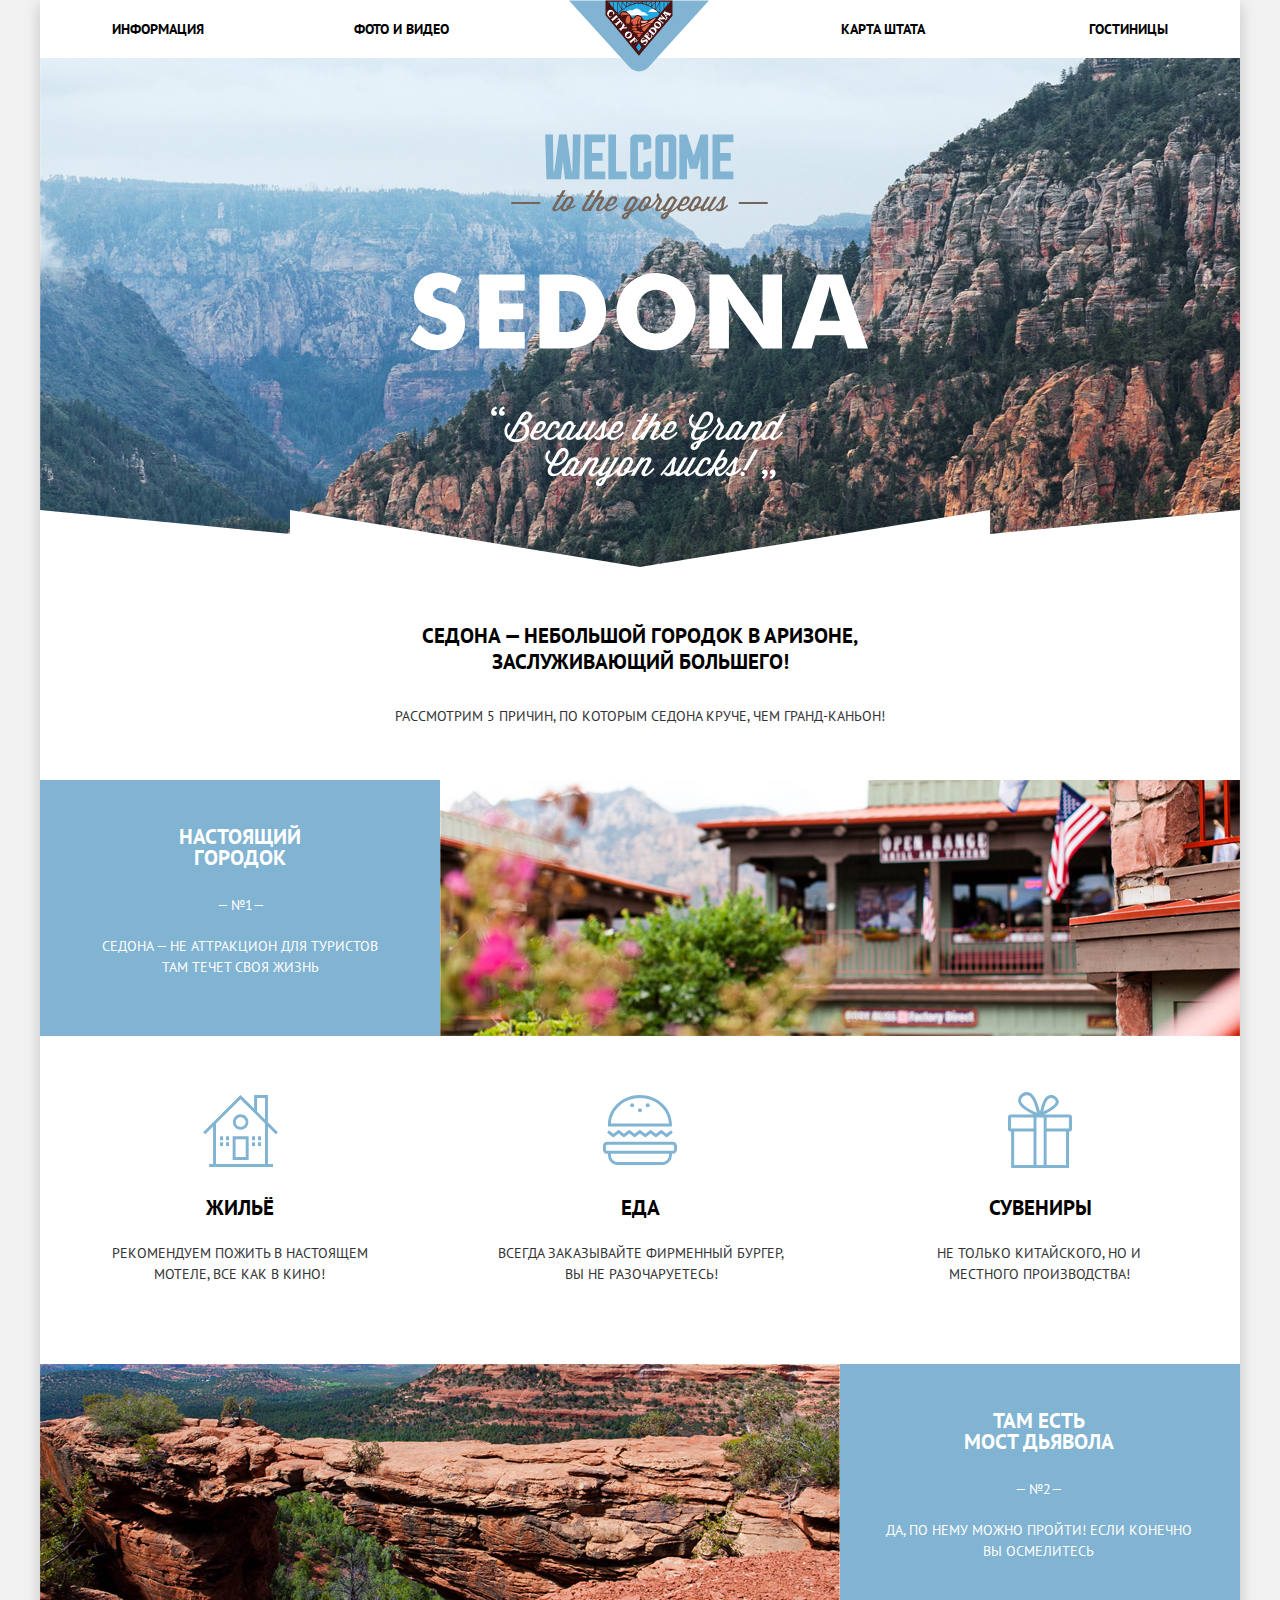
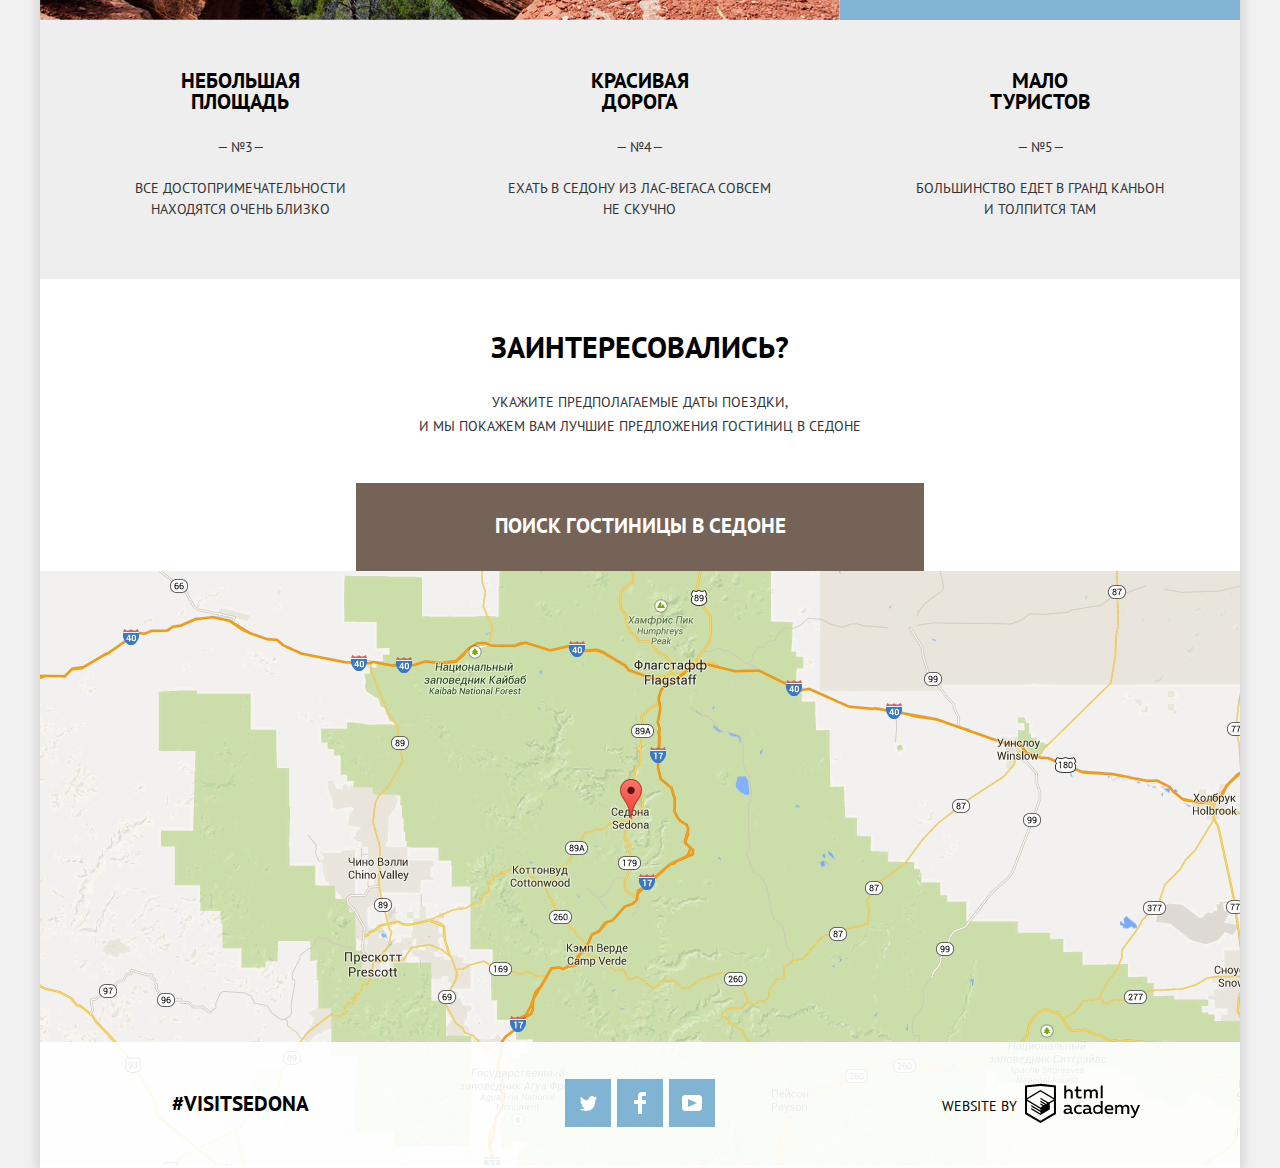
==== commit 4d361c12: "исправляем ошибки по критериям" ====
--- a/index.html
+++ b/index.html
@@ -13,7 +13,7 @@
 <body>
   <header class="header">
     <div class="header-logo">
-      <a href="#" class="logo">
+      <a class="logo">
         <img src="img/logo-sedona.svg" width="140" height="72" alt="Логотип Седона">
       </a>
     </div>
@@ -95,7 +95,7 @@
           </div>
 
         </li>
-
+        
         <li class="list-features345">
           <h2 class="thesis feature-title">
             НЕБОЛЬШАЯ ПЛОЩАДЬ
@@ -131,6 +131,7 @@
         И МЫ ПОКАЖЕМ ВАМ ЛУЧШИЕ ПРЕДЛОЖЕНИЯ ГОСТИНИЦ В СЕДОНЕ
       </p>
     </section>
+    <!--ФОРМА ПОИСКА ОТЕЛЯ-->
     <div class="find-hotel-sedona">
       <button type="button" class="find-title">ПОИСК ГОСТИНИЦЫ В СЕДОНЕ
       </button>
@@ -142,13 +143,13 @@
               <input type="text" id="datein" name="comming" placeholder="24 АПРЕЛЯ 2017" required
                 class="field field-date fill">
               <button type="button" class="calender">
-                <svg xmlns="http://www.w3.org/2000/svg" width="21" height="22"
-                  viewBox="0 0 21 22">
+                <svg xmlns="http://www.w3.org/2000/svg" width="21" height="22" viewBox="0 0 21 22">
                   <path
                     d="M19.251 2.025h-2.845V.648c0-.381-.294-.689-.656-.689-.363 0-.656.308-.656.689v1.377h-3.938V.648c0-.381-.294-.689-.655-.689-.363 0-.657.308-.657.689v1.377H5.906V.648c0-.381-.294-.689-.656-.689-.363 0-.657.308-.657.689v1.377H1.75C.784 2.025 0 2.847 0 3.862v16.302C0 21.179.784 22 1.75 22h17.501c.966 0 1.749-.821 1.749-1.836V3.862c0-1.015-.783-1.837-1.749-1.837zm.437 18.139a.448.448 0 0 1-.437.459H1.75a.45.45 0 0 1-.438-.459V3.862a.45.45 0 0 1 .438-.459h2.844v1.378c0 .381.294.689.657.689.362 0 .656-.308.656-.689V3.403h3.938v1.378c0 .381.294.689.657.689.361 0 .655-.308.655-.689V3.403h3.938v1.378c0 .381.293.689.656.689.362 0 .656-.308.656-.689V3.403h2.845c.241 0 .437.206.437.459v16.302z" />
                   <path
                     d="M4.594 8.225h2.625v2.066H4.594zM4.594 11.668h2.625v2.067H4.594zM4.594 15.112h2.625v2.066H4.594zM9.188 15.112h2.625v2.066H9.188zM9.188 11.668h2.625v2.067H9.188zM9.188 8.225h2.625v2.066H9.188zM13.781 15.112h2.625v2.066h-2.625zM13.781 11.668h2.625v2.067h-2.625zM13.781 8.225h2.625v2.066h-2.625z" />
                 </svg>
+                <span class="visually-hidden">Календарь</span>
               </button>
             </p>
             <p class="hotel-form-item">
@@ -162,6 +163,7 @@
                   <path
                     d="M4.594 8.225h2.625v2.066H4.594zM4.594 11.668h2.625v2.067H4.594zM4.594 15.112h2.625v2.066H4.594zM9.188 15.112h2.625v2.066H9.188zM9.188 11.668h2.625v2.067H9.188zM9.188 8.225h2.625v2.066H9.188zM13.781 15.112h2.625v2.066h-2.625zM13.781 11.668h2.625v2.067h-2.625zM13.781 8.225h2.625v2.066h-2.625z" />
                 </svg>
+                <span class="visually-hidden">Календарь</span>
               </button>
             </p>
             <p class="hotel-form-item">
@@ -246,29 +248,7 @@
       </a>
     </div>
   </footer>
-
-  <script>
-    var find = document.querySelector(".find-title");
-    var popup = document.querySelector(".find-hotel");
-    var inputs = popup.querySelectorAll("input[type=text]");
-    var hotel = document.querySelector(".find-hotel-sedona");
-    var go = popup.querySelector(".find");
-
-
-
-    document.addEventListener("DOMContentLoaded", function () {
-      if (typeof (popup) != "underfined" && popup != null) {
-        popup.classList.remove("js-not");
-      }
-    });
-
-    if (typeof (find) != "underfined" && find != null) {
-      find.addEventListener("click", function (evt) {
-        evt.preventDefault();
-        popup.classList.toggle("show-must-go-on");
-      });
-    }
-  </script>
+  <script src="js/miniscript.js"></script>
 </body>
 
 </html>--- a/css/style.css
+++ b/css/style.css
@@ -140,6 +140,7 @@
 
 .book {
   display: inline-block;
+  vertical-align: top;
   min-height: 20px;
   width: 142px;
   font-size: 14px;
@@ -149,8 +150,7 @@
   color: #ffffff;
   margin-right: 0;
   text-align: center;
-  margin-top: 14px;
-  margin-bottom: 30px;
+  margin-top: 15px;
   padding-top: 5px;
 }
 
@@ -165,6 +165,7 @@
 
 .detail {
   display: inline-block;
+  vertical-align: top;
   width: 110px;
   min-height: 20px;
   margin-right: 4px;
@@ -177,6 +178,7 @@
   /*Фон*/
   background-color: #81b3d2;
   padding-top: 5px;
+  margin-top: 15px;
 }
 
 .detail:hover {
@@ -231,11 +233,13 @@
 }
 
 .we-find {
+  min-width: 117px;
   font-size: 21px;
   font-weight: bold;
   color: #000000;
   margin-top: 29px;
   margin-right: 50px;
+  padding-top: 2px;
 }
 
 .sort {
@@ -427,11 +431,13 @@
 .little-goods {
   width: 1200px;
   display: flex;
+  flex-wrap: wrap;
   margin: 0;
   padding: 0;
   margin-top: 56px;
   margin-bottom: 65px;
 }
+
 .little-goods li {
   width: 400px;
   box-sizing: border-box;
@@ -467,8 +473,8 @@
 }
 
 .filters fieldset {
-  margin-top: 22px;
-  margin-bottom: 3px;
+  margin-top: 20px;
+  margin-bottom: 23px;
   border: none;
 }
 
@@ -491,6 +497,7 @@
 .sort {
   display: flex;
   align-items: baseline;
+  margin-right: 500px;
 }
 
 .sort li:nth-child(2) {
@@ -512,7 +519,6 @@
 .hotel-detail {
   display: flex;
   flex-direction: column;
-  margin-top: 25px;
   margin-right: 522px;
 }
 
@@ -532,7 +538,6 @@
   width: 1200px;
   margin: 0;
   padding: 0;
-  margin-bottom: 3px;
   border-top: #f2f2f2 solid 1px;
 }
 .hotel:last-child {
@@ -540,8 +545,7 @@
 }
 .hotel-img {
   margin-left: 72px;
-  margin-top: 28px;
-  margin-bottom: 30px;
+  margin-top: 32px;
   margin-right: 30px;
 }
 
@@ -553,7 +557,7 @@
 .stars {
   background-color: #f2f2f2;
   width: 110px;
-  height: 20px;
+  min-height: 20px;
   padding-top: 5px;
   position: relative;
   align-self: flex-end;
@@ -633,7 +637,9 @@
 
 .list-features345 {
   width: 400px;
-  margin-top: 32px;
+  padding-top: 32px;
+  padding-bottom: 45px;
+  background-color: #eeeeee;
 }
 
 .find-hotel-form {
@@ -680,17 +686,20 @@
   box-shadow: 0 7px 15px 0 rgba(0, 1, 1, 0.15);
   width: 568px;
   display: none;
-  transform: translateY(-100%);
+  -webkit-transform: translateY(-100%);
+          transform: translateY(-100%);
 }
 
 .find-hotel.js-not {
-  transform: translateY(0);
+  -webkit-transform: translateY(0);
+          transform: translateY(0);
   display: block;
 }
 
 .find {
   min-width: 458px;
-  align-self: center;
+  -ms-grid-row-align: center;
+      align-self: center;
   border: none;
   padding-bottom: 22px;
   padding-top: 14px;
@@ -707,11 +716,13 @@
 }
 
 .hotel-form-item:first-child {
-  align-self: center;
+  -ms-grid-row-align: center;
+      align-self: center;
 }
 
 .hotel-form-item:nth-child(2n) {
-  align-self: center;
+  -ms-grid-row-align: center;
+      align-self: center;
 }
 
 .web-by {
@@ -731,7 +742,7 @@
   color: #ffffff;
   width: 314px;
   margin-top: 31px;
-  padding-left: 85px;
+  padding-left: 88px;
 }
 
 .price-range-title {
@@ -757,11 +768,13 @@
   height: 22px;
   top: 50%;
   left: 50%;
-  transform: translate(-50%, -50%);
+  -webkit-transform: translate(-50%, -50%);
+          transform: translate(-50%, -50%);
 }
 
 .price-control label {
   display: inline-block;
+  vertical-align: top;
   cursor: pointer;
   font-size: 14px;
   line-height: 21px;
@@ -816,26 +829,35 @@
 }
 
 .range-scroll:hover {
-  transform: scale(1.1);
+  -webkit-transform: scale(1.1);
+          transform: scale(1.1);
 }
 
 .scroll-min {
-  left: -10px;
+  left: -8px;
 }
 
 .scroll-max {
   left: 245px;
+}
+
+.stars {
+  font-family: inherit;
+  color: #666666;
+  font-size: 14px;
 }
 
 .show-me:hover {
   background-color: #ffffff;
   color: #000000;
 }
+
 .logohtml path {
   fill: inherit;
   stroke: inherit;
   stroke-width: inherit;
 }
+
 .logohtml {
   width: 115px;
   height: 41px;
@@ -866,6 +888,7 @@
 
 .find-hotel input {
   background-color: #f2f2f2;
+
 }
 
 .find-hotel input::-moz-placeholder {
@@ -878,6 +901,24 @@
 }
 
 .find-hotel input::-ms-input-placeholder {
+  font-weight: bold;
+  font-size: 14px;
+  color: #000000;
+  text-align: left;
+  opacity: 1;
+  font-family: inherit;
+}
+
+.find-hotel input::-webkit-input-placeholder {
+  font-weight: bold;
+  font-size: 14px;
+  color: #000000;
+  text-align: left;
+  opacity: 1;
+  font-family: inherit;
+}
+
+.find-hotel input:-ms-input-placeholder {
   font-weight: bold;
   font-size: 14px;
   color: #000000;
@@ -959,7 +1000,8 @@
 }
 
 .up-down {
-  margin-left: 499px;
+  margin-right: 70px;
+ 
 }
 
 .tir path {
@@ -1008,9 +1050,9 @@
   height: 27px;
   background-image: url("../img/checkbox-off.svg");
   background-repeat: no-repeat;
-  right: 16px;
-  bottom: -10px;
-  margin-left: 16px;
+  right: 14px;
+  bottom: -9.5px;
+  margin-left: 13px;
 }
 
 .filter-checkbox:checked + .label-checkbox::before {
@@ -1046,27 +1088,26 @@
 /*Анимация для выезда формы*/
 @-webkit-keyframes go-go {
   to {
-    transform: translateY(0);
-  }
-}
-
-@-ms-keyframes go-go {
-  to {
-    transform: translateY(0);
+    -webkit-transform: translateY(0);
+            transform: translateY(0);
   }
 }
 
 @keyframes go-go {
   to {
-    transform: translateY(0);
+    -webkit-transform: translateY(0);
+            transform: translateY(0);
   }
 }
 
 .show-must-go-on {
   display: block;
-  animation-name: go-go;
-  animation-duration: 2s;
-  animation-fill-mode: both;
+  -webkit-animation-name: go-go;
+          animation-name: go-go;
+  -webkit-animation-duration: 2s;
+          animation-duration: 2s;
+  -webkit-animation-fill-mode: both;
+          animation-fill-mode: both;
 }
 
 .img-map {
@@ -1113,12 +1154,14 @@
 }
 
 .food p {
+  max-width: calc(100% - 100px);
   padding-left: 52px;
   padding-right: 50px;
   line-height: 21px;
 }
 
 .suvenirs p {
+  max-width: calc(100% - 100px);
   padding-left: 61px;
   padding-right: 63px;
   line-height: 21px;
@@ -1133,7 +1176,7 @@
 }
 
 .interest-section {
-  margin-top: 95px;
+  margin-top: 50px;
 }
 
 .interest-section .features {/*"Укажите предполагаемые...." главная*/
@@ -1143,14 +1186,14 @@
 }
 
 .field-max-min {
+  position: relative;
+  z-index: 1;
   padding-left: 12px;
   padding-top: 12px;
-  padding-bottom: 10px;
+  padding-bottom: 10px; 
 }
 
 .web-html {
-  display: -webkit-box;
-  display: -ms-flexbox;
   display: flex;
   margin-left: 102px;
 }
@@ -1179,8 +1222,8 @@
 }
 
 .list-features345:nth-child(1n) p {
-  padding-left: 90px;
-  padding-right: 97px;
+  padding-left: 93px;
+  padding-right: 93px;
 }
 
 .list-features345:nth-child(2n) p {
@@ -1189,8 +1232,8 @@
 }
 
 .list-features345:last-child p {
-  padding-left: 68px;
-  padding-right: 77px;
+  padding-left: 76px;
+  padding-right: 76px;
 }
 
 .list-features345:nth-child(1n) h2 {
@@ -1210,7 +1253,8 @@
 }
 
 .checkbox {
-  margin-top: 7px;
+  margin: 0;
+  margin-top: 12px;
 }
 
 .checkbox label {
@@ -1241,12 +1285,9 @@
   margin-left: 5px;
 }
 
-.hotel img {
-  margin-top: 27px;
-}
-
-.hotel .hotel-detail {
-  margin-top: 22px;
+.hotel-detail {
+  margin-top: 23px;
+  margin-bottom: 31px;
 }
 
 .footer-catalog {
@@ -1290,4 +1331,59 @@
 .up-down-button:first-child {
   margin-right: 8px;
   text-decoration: none;
-}+}
+
+@-webkit-keyframes shake {
+  0%,
+  100% {
+    -webkit-transform: translateX(0);
+            transform: translateX(0);
+  }
+
+  10%,
+  30%,
+  50%,
+  70%,
+  90% {
+    -webkit-transform: translateX(-10px);
+            transform: translateX(-10px);
+  }
+
+  20%,
+  40%,
+  60%,
+  80% {
+    -webkit-transform: translateX(10px);
+            transform: translateX(10px);
+  }
+}
+
+@keyframes shake {
+  0%,
+  100% {
+    -webkit-transform: translateX(0);
+            transform: translateX(0);
+  }
+
+  10%,
+  30%,
+  50%,
+  70%,
+  90% {
+    -webkit-transform: translateX(-10px);
+            transform: translateX(-10px);
+  }
+
+  20%,
+  40%,
+  60%,
+  80% {
+    -webkit-transform: translateX(10px);
+            transform: translateX(10px);
+  }
+}
+
+.error {
+  -webkit-animation: shake 0.6s;
+          animation: shake 0.6s; 
+}
